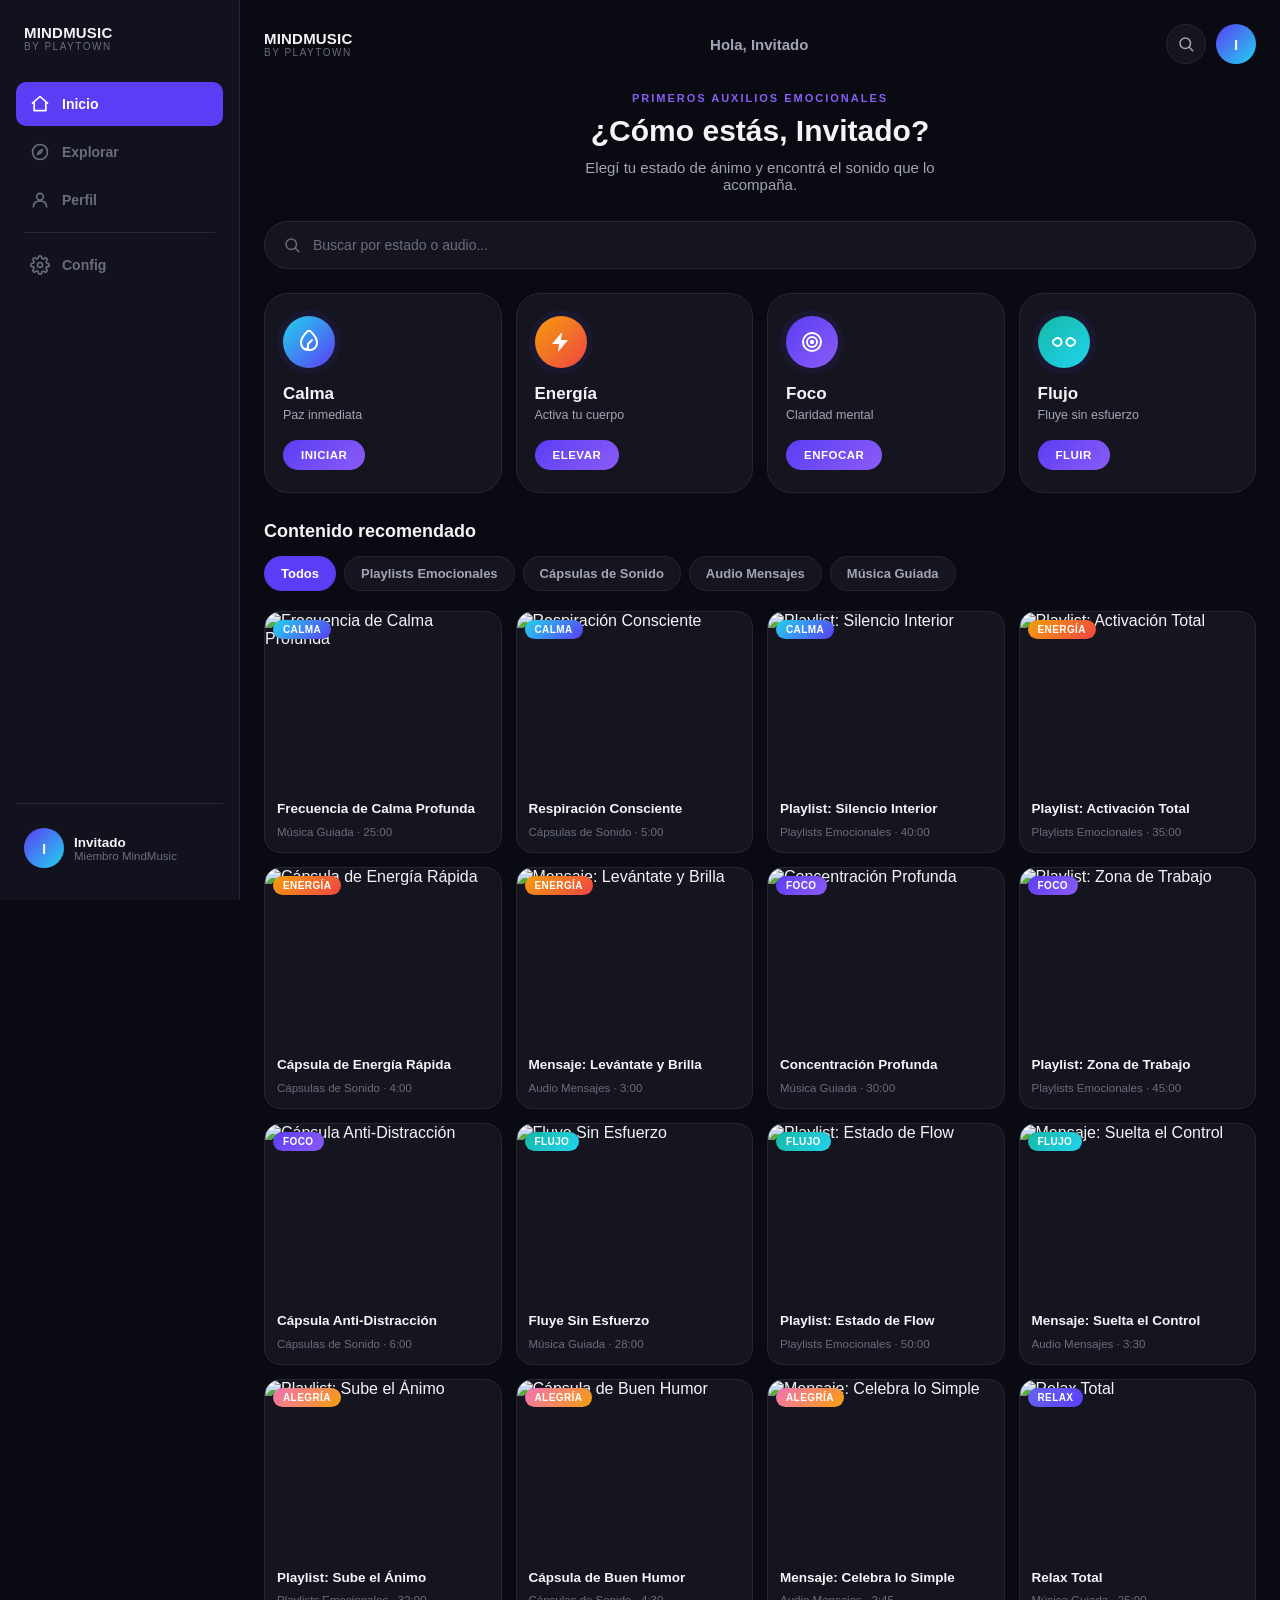
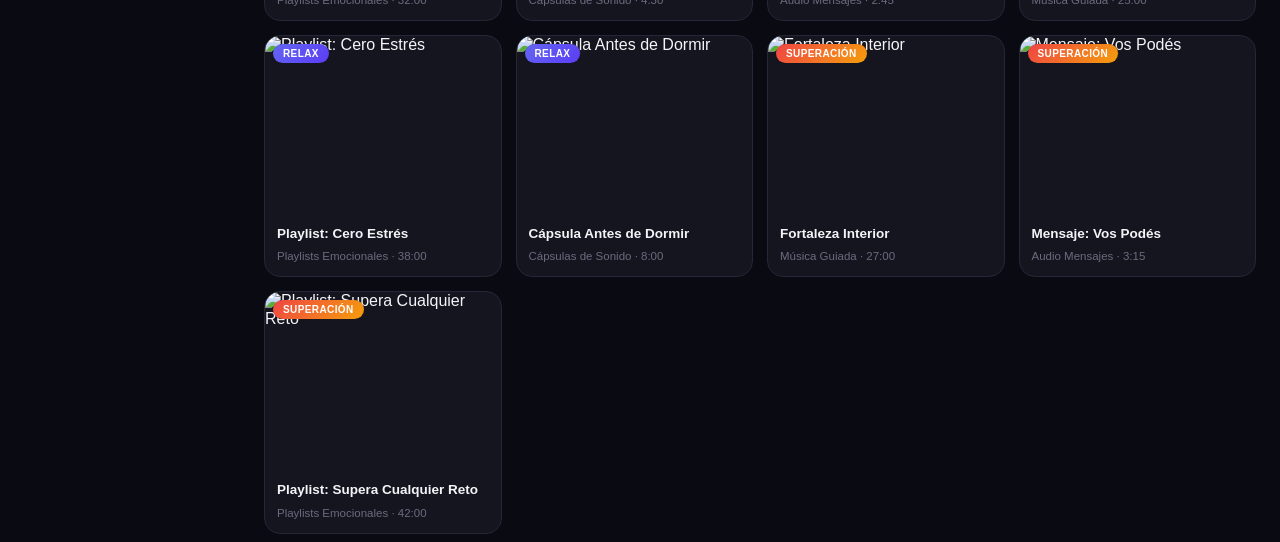
==== index.html @ 784e4a17 "Initial MindMusic skeleton: 7 mood states, mock content + real placeholder audio Multi-page static s" ====
<!DOCTYPE html>
<html lang="es">
<head>
<meta charset="UTF-8">
<meta name="viewport" content="width=device-width, initial-scale=1.0, viewport-fit=cover">
<title>MindMusic — Inicio</title>
<link rel="stylesheet" href="styles.css">
</head>
<body>

<div id="home-container" class="page">
  <header class="app-header">
    <div class="brand">MINDMUSIC<small>by Playtown</small></div>
    <div class="header-greet">Hola, <span class="js-greet-name">Invitado</span></div>
    <div class="header-actions">
      <button class="icon-btn" aria-label="Buscar" onclick="document.getElementById('home-search').focus()">
        <svg viewBox="0 0 24 24" fill="none" stroke="currentColor" stroke-width="2" stroke-linecap="round"><circle cx="11" cy="11" r="7"/><path d="m21 21-4.3-4.3"/></svg>
      </button>
      <a class="avatar js-avatar" href="perfil.html">I</a>
    </div>
  </header>

  <section class="hero">
    <p class="eyebrow">Primeros auxilios emocionales</p>
    <h1 class="hero-title">¿Cómo estás, <span class="js-greet-name">Invitado</span>?</h1>
    <p class="hero-sub">Elegí tu estado de ánimo y encontrá el sonido que lo acompaña.</p>
  </section>

  <div class="search-bar">
    <svg viewBox="0 0 24 24" fill="none" stroke="currentColor" stroke-width="2" stroke-linecap="round"><circle cx="11" cy="11" r="7"/><path d="m21 21-4.3-4.3"/></svg>
    <input id="home-search" type="text" placeholder="Buscar por estado o audio...">
  </div>

  <div class="mood-grid" id="home-moods"></div>

  <div class="section-head">
    <h2>Contenido recomendado</h2>
  </div>
  <div class="tabs" id="home-tabs"></div>
  <div class="track-grid" id="home-tracks" style="margin-top:16px"></div>
</div>

<nav class="app-nav">
  <div class="nav-top"><div class="brand">MINDMUSIC<small>by Playtown</small></div></div>
  <div class="nav-links">
    <a class="nav-item" id="nav-home" href="index.html">
      <svg viewBox="0 0 24 24" fill="none" stroke="currentColor" stroke-width="2" stroke-linecap="round" stroke-linejoin="round"><path d="M3 11l9-8 9 8"/><path d="M5 10v10h14V10"/></svg>
      <span>Inicio</span>
    </a>
    <a class="nav-item" id="nav-explorar" href="explorar.html">
      <svg viewBox="0 0 24 24" fill="none" stroke="currentColor" stroke-width="2" stroke-linecap="round" stroke-linejoin="round"><circle cx="12" cy="12" r="9"/><path d="m15 9-4 2-2 4 4-2z"/></svg>
      <span>Explorar</span>
    </a>
    <a class="nav-item" id="nav-perfil" href="perfil.html">
      <svg viewBox="0 0 24 24" fill="none" stroke="currentColor" stroke-width="2" stroke-linecap="round" stroke-linejoin="round"><circle cx="12" cy="8" r="4"/><path d="M4 20c0-4 3.5-7 8-7s8 3 8 7"/></svg>
      <span>Perfil</span>
    </a>
    <div class="nav-sep"></div>
    <a class="nav-item" id="nav-config" href="config.html">
      <svg viewBox="0 0 24 24" fill="none" stroke="currentColor" stroke-width="2" stroke-linecap="round" stroke-linejoin="round"><circle cx="12" cy="12" r="3"/><path d="M19.4 15a1.7 1.7 0 0 0 .3 1.9l.1.1a2 2 0 1 1-2.8 2.8l-.1-.1a1.7 1.7 0 0 0-1.9-.3 1.7 1.7 0 0 0-1 1.5V21a2 2 0 1 1-4 0v-.1a1.7 1.7 0 0 0-1-1.6 1.7 1.7 0 0 0-1.9.3l-.1.1a2 2 0 1 1-2.8-2.8l.1-.1a1.7 1.7 0 0 0 .3-1.9 1.7 1.7 0 0 0-1.5-1H3a2 2 0 1 1 0-4h.1a1.7 1.7 0 0 0 1.6-1 1.7 1.7 0 0 0-.3-1.9l-.1-.1a2 2 0 1 1 2.8-2.8l.1.1a1.7 1.7 0 0 0 1.9.3H9a1.7 1.7 0 0 0 1-1.5V3a2 2 0 1 1 4 0v.1a1.7 1.7 0 0 0 1 1.5 1.7 1.7 0 0 0 1.9-.3l.1-.1a2 2 0 1 1 2.8 2.8l-.1.1a1.7 1.7 0 0 0-.3 1.9V9a1.7 1.7 0 0 0 1.5 1H21a2 2 0 1 1 0 4h-.1a1.7 1.7 0 0 0-1.5 1z"/></svg>
      <span>Config</span>
    </a>
  </div>
  <div class="nav-bottom">
    <a class="nav-user" href="perfil.html">
      <div class="avatar js-avatar">I</div>
      <div>
        <p class="nav-user-name">Invitado</p>
        <p class="nav-user-sub">Miembro MindMusic</p>
      </div>
    </a>
  </div>
</nav>

<script src="mock-data.js"></script>
<script src="app.js"></script>
</body>
</html>
---- styles.css ----
/* ============================================================
   MINDMUSIC — design system
   ============================================================ */

:root {
  --bg: #0a0a12;
  --bg-elev: #12121e;
  --card: #15151f;
  --card-2: #1b1b28;
  --border: #262636;
  --violet: #5b3df5;
  --violet-2: #8b5cf6;
  --cyan: #22d3ee;
  --text: #f4f4f8;
  --text-dim: #a4a4b8;
  --text-faint: #6b6b80;
  --danger: #ef4444;

  --rl: 24px;
  --rm: 16px;
  --rs: 10px;

  --nav-h: 76px;
  --sidebar-w: 240px;

  --s1: #14141f;
  --s2: #1c1c2a;
  --s3: #23233444;

  font-family: -apple-system, BlinkMacSystemFont, "Segoe UI", Roboto, Helvetica, Arial, sans-serif;
}

* { box-sizing: border-box; }

html, body {
  margin: 0;
  padding: 0;
  background: var(--bg);
  color: var(--text);
  -webkit-font-smoothing: antialiased;
}

body {
  padding-bottom: calc(var(--nav-h) + 16px);
  min-height: 100vh;
  overflow-x: hidden;
}
body.no-nav { padding-bottom: 24px; }
@media (min-width: 900px) {
  body.no-nav { padding-left: 0; }
}

img { max-width: 100%; display: block; }

a { color: inherit; text-decoration: none; }

button { font-family: inherit; cursor: pointer; border: none; background: none; color: inherit; }

input { font-family: inherit; }

.page {
  max-width: 1100px;
  margin: 0 auto;
  padding: 20px 16px 8px;
}

/* ---------- header ---------- */

.app-header {
  display: flex;
  align-items: center;
  justify-content: space-between;
  gap: 12px;
  padding: 4px 0 20px;
}

.brand {
  font-weight: 800;
  font-size: 15px;
  letter-spacing: 0.2px;
  white-space: nowrap;
}
.brand small {
  display: block;
  font-weight: 500;
  font-size: 10px;
  color: var(--text-faint);
  letter-spacing: 1.5px;
  text-transform: uppercase;
}

.header-greet {
  display: none;
  font-size: 15px;
  font-weight: 600;
  color: var(--text-dim);
}

.header-actions {
  display: flex;
  align-items: center;
  gap: 10px;
}

.icon-btn {
  width: 40px;
  height: 40px;
  border-radius: 50%;
  background: var(--card);
  border: 1px solid var(--border);
  display: flex;
  align-items: center;
  justify-content: center;
  color: var(--text-dim);
  flex-shrink: 0;
}
.icon-btn svg { width: 18px; height: 18px; }

.back-btn {
  display: inline-flex;
  align-items: center;
  gap: 6px;
  color: var(--text-dim);
  font-weight: 600;
  font-size: 14px;
}
.back-btn svg { width: 18px; height: 18px; }

.avatar {
  width: 40px;
  height: 40px;
  border-radius: 50%;
  background: linear-gradient(135deg, var(--violet), var(--cyan));
  display: flex;
  align-items: center;
  justify-content: center;
  font-weight: 700;
  font-size: 15px;
  flex-shrink: 0;
}

.badge {
  display: inline-flex;
  align-items: center;
  gap: 6px;
  padding: 6px 14px;
  border-radius: 999px;
  background: var(--card);
  border: 1px solid var(--border);
  font-size: 11px;
  font-weight: 700;
  letter-spacing: 0.6px;
  color: var(--text-dim);
  text-transform: uppercase;
}
.badge.center { margin: 0 auto 24px; display: table; }

/* ---------- hero / titles ---------- */

.hero { text-align: center; padding: 8px 0 28px; }

.eyebrow {
  font-size: 11px;
  font-weight: 700;
  letter-spacing: 2px;
  text-transform: uppercase;
  color: var(--violet-2);
  margin: 0 0 10px;
}

h1.hero-title {
  font-size: 30px;
  font-weight: 800;
  margin: 0 0 10px;
  line-height: 1.15;
}

.hero-sub {
  color: var(--text-dim);
  font-size: 15px;
  margin: 0 auto;
  max-width: 420px;
}

.page-title {
  font-size: 24px;
  font-weight: 800;
  margin: 0 0 6px;
}
.page-sub {
  color: var(--text-dim);
  font-size: 14px;
  margin: 0 0 20px;
}

/* ---------- search ---------- */

.search-bar {
  display: flex;
  align-items: center;
  gap: 10px;
  background: var(--card);
  border: 1px solid var(--border);
  border-radius: 999px;
  padding: 14px 18px;
  margin-bottom: 24px;
}
.search-bar svg { width: 18px; height: 18px; color: var(--text-faint); flex-shrink: 0; }
.search-bar input {
  flex: 1;
  background: none;
  border: none;
  outline: none;
  color: var(--text);
  font-size: 14px;
}
.search-bar input::placeholder { color: var(--text-faint); }

/* ---------- section heading ---------- */

.section-head {
  display: flex;
  align-items: baseline;
  justify-content: space-between;
  margin: 28px 0 14px;
}
.section-head h2 { font-size: 18px; font-weight: 800; margin: 0; }

/* ---------- mood cards (home) ---------- */

.mood-grid {
  display: grid;
  grid-template-columns: repeat(2, 1fr);
  gap: 14px;
}

.mood-card {
  background: var(--card);
  border: 1px solid var(--border);
  border-radius: var(--rl);
  padding: 22px 18px;
  display: flex;
  flex-direction: column;
  align-items: flex-start;
  gap: 4px;
  transition: transform 0.15s ease, border-color 0.15s ease;
}
.mood-card:active { transform: scale(0.97); }
.mood-card:hover { border-color: var(--violet); }

.mood-icon {
  width: 52px;
  height: 52px;
  border-radius: 50%;
  display: flex;
  align-items: center;
  justify-content: center;
  margin-bottom: 12px;
  box-shadow: 0 0 0 6px rgba(91, 61, 245, 0.08);
}
.mood-icon svg { width: 24px; height: 24px; color: #fff; }

.mood-card h3 { font-size: 17px; font-weight: 800; margin: 0; }
.mood-card p { font-size: 12.5px; color: var(--text-dim); margin: 0 0 14px; }

.pill-btn {
  padding: 9px 18px;
  border-radius: 999px;
  background: linear-gradient(135deg, var(--violet), var(--violet-2));
  color: #fff;
  font-size: 11.5px;
  font-weight: 700;
  letter-spacing: 0.5px;
}

/* ---------- content type tabs ---------- */

.tabs {
  display: flex;
  gap: 8px;
  overflow-x: auto;
  padding-bottom: 4px;
  scrollbar-width: none;
}
.tabs::-webkit-scrollbar { display: none; }

.tab {
  flex-shrink: 0;
  padding: 9px 16px;
  border-radius: 999px;
  border: 1px solid var(--border);
  background: var(--card);
  color: var(--text-dim);
  font-size: 13px;
  font-weight: 600;
  white-space: nowrap;
}
.tab.active {
  background: var(--violet);
  border-color: var(--violet);
  color: #fff;
}

/* ---------- track grid / cards ---------- */

.track-grid {
  display: grid;
  grid-template-columns: repeat(2, 1fr);
  gap: 14px;
}

.track-card {
  background: var(--card);
  border: 1px solid var(--border);
  border-radius: var(--rm);
  overflow: hidden;
}
.track-thumb {
  position: relative;
  aspect-ratio: 4 / 3;
  overflow: hidden;
}
.track-thumb img { width: 100%; height: 100%; object-fit: cover; }
.track-mood-badge {
  position: absolute;
  top: 8px;
  left: 8px;
  padding: 4px 10px;
  border-radius: 999px;
  font-size: 10px;
  font-weight: 700;
  color: #fff;
  text-transform: uppercase;
  letter-spacing: 0.4px;
  background: rgba(0,0,0,0.35);
  backdrop-filter: blur(4px);
}
.track-body { padding: 12px; }
.track-body h4 { font-size: 13.5px; font-weight: 700; margin: 0 0 4px; line-height: 1.3; }
.track-body span { font-size: 11.5px; color: var(--text-faint); }

/* ---------- explorar category banners ---------- */

.cat-grid {
  display: grid;
  grid-template-columns: 1fr;
  gap: 16px;
}

.cat-card {
  position: relative;
  border-radius: var(--rl);
  overflow: hidden;
  aspect-ratio: 16 / 10;
  border: 1px solid var(--border);
}
.cat-card img { width: 100%; height: 100%; object-fit: cover; }
.cat-card .overlay {
  position: absolute;
  inset: 0;
  background: linear-gradient(180deg, rgba(10,10,18,0.15) 0%, rgba(10,10,18,0.85) 100%);
  display: flex;
  flex-direction: column;
  justify-content: flex-end;
  padding: 20px;
}
.cat-card .eyebrow { color: var(--violet-2); margin-bottom: 6px; }
.cat-card h3 { font-size: 24px; font-weight: 800; margin: 0; }
.cat-play {
  position: absolute;
  right: 18px;
  bottom: 18px;
  width: 48px;
  height: 48px;
  border-radius: 50%;
  background: var(--violet);
  display: flex;
  align-items: center;
  justify-content: center;
  box-shadow: 0 6px 20px rgba(91,61,245,0.5);
}
.cat-play svg { width: 18px; height: 18px; color: #fff; margin-left: 2px; }

/* ---------- player ---------- */

.player-wrap { text-align: center; padding-top: 8px; }

.player-visual {
  width: 260px;
  height: 260px;
  margin: 0 auto 28px;
  border-radius: 50%;
  position: relative;
  display: flex;
  align-items: center;
  justify-content: center;
}
.ring {
  position: absolute;
  inset: 0;
  border-radius: 50%;
  border: 1px solid rgba(91,61,245,0.25);
}
.ring.r2 { inset: 22px; border-color: rgba(91,61,245,0.35); }
.ring.r3 { inset: 44px; border-color: rgba(91,61,245,0.5); }
.ring.pulse { animation: pulse 2.4s ease-in-out infinite; }

.player-core {
  width: 150px;
  height: 150px;
  border-radius: 50%;
  background: radial-gradient(circle at 35% 30%, var(--violet-2), var(--violet) 60%, #2a1a7a 100%);
  box-shadow: 0 0 60px rgba(91,61,245,0.55);
  display: flex;
  align-items: center;
  justify-content: center;
}
.player-core svg { width: 42px; height: 42px; color: #fff; margin-left: 4px; }
.player-core.playing svg { margin-left: 0; }

@keyframes pulse {
  0%, 100% { transform: scale(1); opacity: 1; }
  50% { transform: scale(1.04); opacity: 0.7; }
}

.player-title { font-size: 21px; font-weight: 800; margin: 0 0 8px; }
.player-desc { color: var(--text-dim); font-size: 14px; max-width: 380px; margin: 0 auto 28px; }

.progress-wrap { max-width: 420px; margin: 0 auto 8px; }
.progress-track {
  height: 4px;
  border-radius: 2px;
  background: var(--border);
  position: relative;
  overflow: hidden;
}
.progress-fill {
  position: absolute;
  inset: 0;
  width: 0%;
  background: linear-gradient(90deg, var(--cyan), var(--violet));
  border-radius: 2px;
}
.progress-times {
  display: flex;
  justify-content: space-between;
  font-size: 11.5px;
  color: var(--text-faint);
  margin-top: 8px;
}

.controls {
  display: flex;
  align-items: center;
  justify-content: center;
  gap: 22px;
  margin-top: 28px;
}
.ctrl-btn {
  width: 40px;
  height: 40px;
  display: flex;
  align-items: center;
  justify-content: center;
  color: var(--text-dim);
}
.ctrl-btn svg { width: 20px; height: 20px; }
.ctrl-btn.active { color: var(--violet-2); }

.play-main {
  width: 66px;
  height: 66px;
  border-radius: 50%;
  background: var(--violet);
  display: flex;
  align-items: center;
  justify-content: center;
  box-shadow: 0 8px 24px rgba(91,61,245,0.5);
}
.play-main svg { width: 26px; height: 26px; color: #fff; margin-left: 3px; }
.play-main.playing svg { margin-left: 0; }

/* ---------- perfil / config ---------- */

.form-block {
  background: var(--card);
  border: 1px solid var(--border);
  border-radius: var(--rl);
  padding: 20px;
  margin-bottom: 16px;
}
.form-row {
  display: flex;
  align-items: center;
  justify-content: space-between;
  padding: 14px 0;
  border-bottom: 1px solid var(--border);
}
.form-row:last-child { border-bottom: none; }
.form-row .label { font-size: 13.5px; color: var(--text-dim); }
.form-row .value { font-size: 14px; font-weight: 600; }
.edit-link { color: var(--violet-2); font-size: 13px; font-weight: 700; }

.profile-head {
  display: flex;
  flex-direction: column;
  align-items: center;
  gap: 12px;
  padding: 12px 0 28px;
  text-align: center;
}
.profile-head .avatar { width: 76px; height: 76px; font-size: 26px; }
.profile-head h2 { margin: 0; font-size: 19px; }
.profile-head p { margin: 0; color: var(--text-faint); font-size: 13px; }

.danger-btn {
  width: 100%;
  padding: 14px;
  border-radius: var(--rm);
  background: rgba(239,68,68,0.1);
  border: 1px solid rgba(239,68,68,0.3);
  color: var(--danger);
  font-weight: 700;
  font-size: 14px;
}

/* ---------- modal (edit) ---------- */

.modal-backdrop {
  position: fixed;
  inset: 0;
  background: rgba(0,0,0,0.6);
  display: none;
  align-items: flex-end;
  justify-content: center;
  z-index: 50;
}
.modal-backdrop.open { display: flex; }
.modal-sheet {
  background: var(--card-2);
  border: 1px solid var(--border);
  border-radius: 24px 24px 0 0;
  padding: 24px;
  width: 100%;
  max-width: 480px;
}
.modal-sheet h3 { margin: 0 0 16px; font-size: 17px; }
.modal-sheet input {
  width: 100%;
  padding: 14px;
  border-radius: var(--rs);
  background: var(--bg-elev);
  border: 1px solid var(--border);
  color: var(--text);
  font-size: 15px;
  margin-bottom: 16px;
  outline: none;
}
.modal-actions { display: flex; gap: 10px; }
.modal-actions button {
  flex: 1;
  padding: 13px;
  border-radius: var(--rs);
  font-weight: 700;
  font-size: 14px;
}
.modal-actions .cancel { background: var(--bg-elev); color: var(--text-dim); }
.modal-actions .save { background: var(--violet); color: #fff; }

@media (min-width: 640px) {
  .modal-backdrop { align-items: center; }
  .modal-sheet { border-radius: 24px; }
}

/* ---------- toast ---------- */

.toast {
  position: fixed;
  bottom: calc(var(--nav-h) + 20px);
  left: 50%;
  transform: translateX(-50%) translateY(20px);
  background: var(--card-2);
  border: 1px solid var(--border);
  padding: 12px 20px;
  border-radius: 999px;
  font-size: 13px;
  opacity: 0;
  pointer-events: none;
  transition: all 0.25s ease;
  z-index: 60;
  white-space: nowrap;
}
.toast.show { opacity: 1; transform: translateX(-50%) translateY(0); }

/* ---------- skeleton / spinner ---------- */

.skeleton {
  background: linear-gradient(90deg, var(--s2) 25%, var(--s3) 50%, var(--s2) 75%);
  background-size: 200% 100%;
  animation: shimmer 1.5s infinite;
  border-radius: var(--rs);
}
@keyframes shimmer {
  0% { background-position: 200% 0; }
  100% { background-position: -200% 0; }
}
.skel-thumb { aspect-ratio: 4/3; width: 100%; }
.skel-line { height: 12px; border-radius: 4px; margin-top: 8px; }
.skel-line.short { width: 55%; }

.spinner {
  width: 34px;
  height: 34px;
  border-radius: 50%;
  border: 3px solid var(--border);
  border-top-color: var(--violet);
  animation: spin 0.8s linear infinite;
  margin: 60px auto;
}
@keyframes spin { to { transform: rotate(360deg); } }

.loading-wrap { display: flex; flex-direction: column; align-items: center; padding: 40px 0; color: var(--text-faint); font-size: 13px; }

.empty-state { text-align: center; color: var(--text-faint); font-size: 13.5px; padding: 40px 0; }

/* ---------- bottom nav (mobile) / sidebar (desktop) ---------- */

.app-nav {
  position: fixed;
  bottom: 0;
  left: 0;
  right: 0;
  height: var(--nav-h);
  background: var(--bg-elev);
  border-top: 1px solid var(--border);
  display: flex;
  align-items: center;
  justify-content: space-around;
  z-index: 40;
  padding-bottom: env(safe-area-inset-bottom, 0);
}

.nav-item {
  display: flex;
  flex-direction: column;
  align-items: center;
  gap: 4px;
  color: var(--text-faint);
  font-size: 10.5px;
  font-weight: 600;
  padding: 6px 14px;
  border-radius: 999px;
}
.nav-item svg { width: 20px; height: 20px; }
.nav-item.active { color: #fff; background: var(--violet); }
.nav-item.active svg { color: #fff; }

.nav-links {
  display: flex;
  align-items: center;
  justify-content: space-around;
  flex: 1;
  gap: 4px;
}

.nav-sep {
  width: 1px;
  height: 24px;
  background: var(--border);
}

.nav-top, .nav-bottom { display: none; }

@media (min-width: 900px) {
  body { padding-bottom: 0; padding-left: var(--sidebar-w); }
  .page { padding-left: 24px; padding-right: 24px; max-width: 1200px; }

  .app-nav {
    top: 0;
    bottom: 0;
    right: auto;
    width: var(--sidebar-w);
    height: 100vh;
    flex-direction: column;
    align-items: stretch;
    justify-content: flex-start;
    border-top: none;
    border-right: 1px solid var(--border);
    padding: 24px 16px;
    gap: 6px;
  }
  .nav-top { display: block; padding: 0 8px 24px; }
  .nav-bottom { display: block; margin-top: auto; padding-top: 16px; border-top: 1px solid var(--border); }
  .nav-links { flex: none; flex-direction: column; justify-content: flex-start; align-items: stretch; gap: 4px; }
  .nav-item { flex-direction: row; justify-content: flex-start; gap: 12px; font-size: 14px; padding: 12px 14px; border-radius: var(--rs); }
  .nav-sep { width: auto; height: 1px; margin: 6px 8px; }

  .nav-user { display: flex; align-items: center; gap: 10px; padding: 8px; }
  .nav-user-name { font-size: 13.5px; font-weight: 700; margin: 0; }
  .nav-user-sub { font-size: 11.5px; color: var(--text-faint); margin: 0; }

  .header-greet { display: block; }
  .mood-grid { grid-template-columns: repeat(4, 1fr); }
  .track-grid { grid-template-columns: repeat(4, 1fr); }
  .cat-grid { grid-template-columns: repeat(2, 1fr); }
}

@media (min-width: 560px) and (max-width: 899px) {
  .mood-grid { grid-template-columns: repeat(4, 1fr); }
  .track-grid { grid-template-columns: repeat(3, 1fr); }
}

@media (min-width: 720px) {
  .cat-grid { grid-template-columns: repeat(2, 1fr); }
}
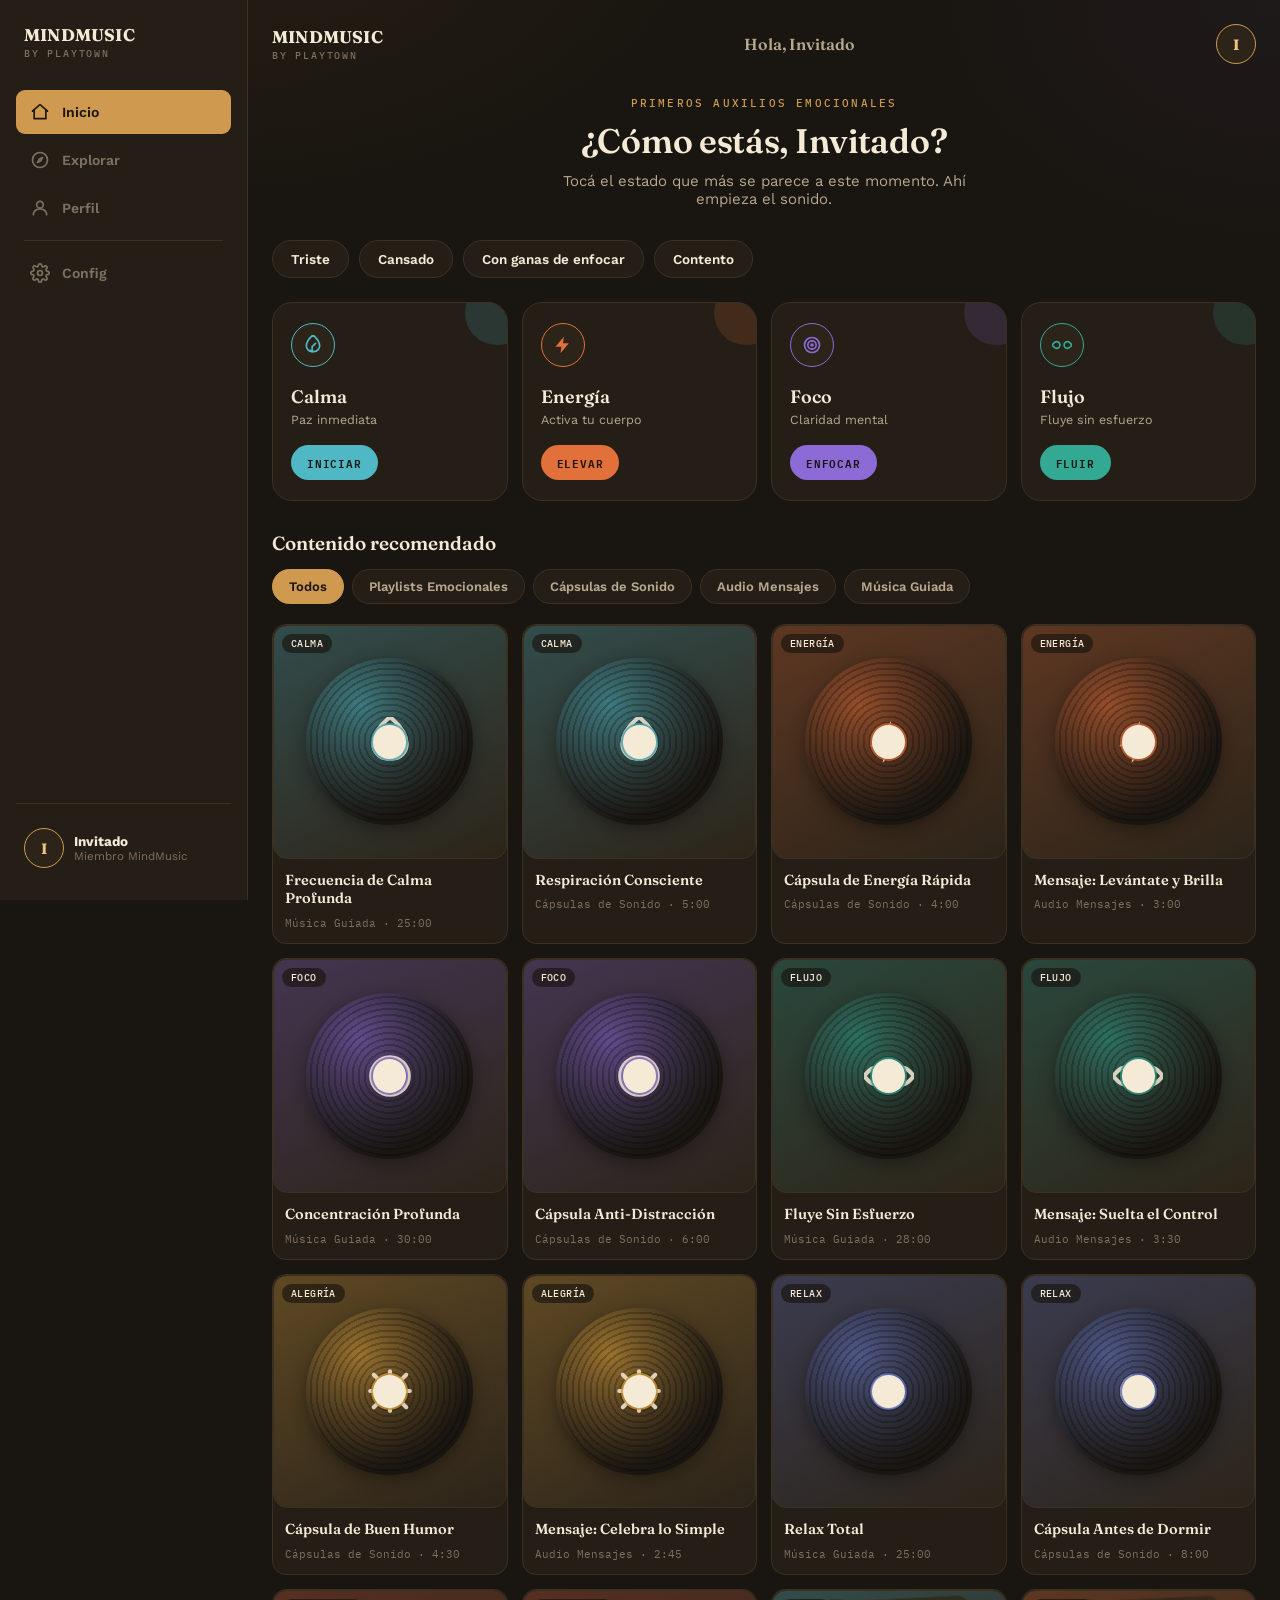
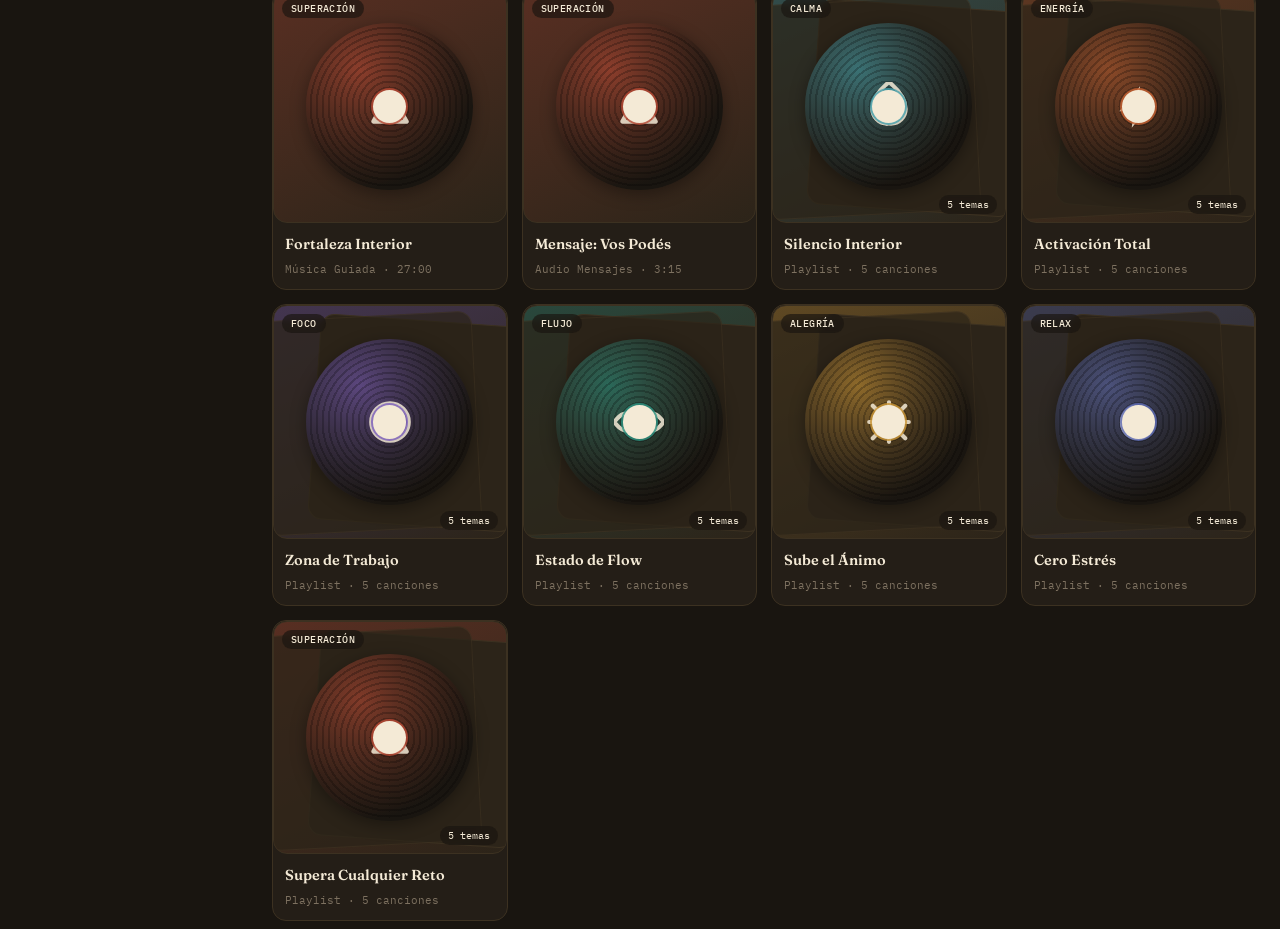
==== commit fdab17d1: "Add playlist feature (dedicated tracklist + player queue) and simplify home mood entry Playlists are" ====
--- a/index.html
+++ b/index.html
@@ -4,6 +4,9 @@
 <meta charset="UTF-8">
 <meta name="viewport" content="width=device-width, initial-scale=1.0, viewport-fit=cover">
 <title>MindMusic — Inicio</title>
+<link rel="preconnect" href="https://fonts.googleapis.com">
+<link rel="preconnect" href="https://fonts.gstatic.com" crossorigin>
+<link href="https://fonts.googleapis.com/css2?family=Fraunces:opsz,wght@9..144,500;9..144,600;9..144,700&family=Work+Sans:wght@400;500;600;700&family=IBM+Plex+Mono:wght@400;500&display=swap" rel="stylesheet">
 <link rel="stylesheet" href="styles.css">
 </head>
 <body>
@@ -13,22 +16,22 @@
     <div class="brand">MINDMUSIC<small>by Playtown</small></div>
     <div class="header-greet">Hola, <span class="js-greet-name">Invitado</span></div>
     <div class="header-actions">
-      <button class="icon-btn" aria-label="Buscar" onclick="document.getElementById('home-search').focus()">
-        <svg viewBox="0 0 24 24" fill="none" stroke="currentColor" stroke-width="2" stroke-linecap="round"><circle cx="11" cy="11" r="7"/><path d="m21 21-4.3-4.3"/></svg>
-      </button>
       <a class="avatar js-avatar" href="perfil.html">I</a>
     </div>
   </header>
 
   <section class="hero">
+    <div class="hero-disc-deco" aria-hidden="true"></div>
     <p class="eyebrow">Primeros auxilios emocionales</p>
     <h1 class="hero-title">¿Cómo estás, <span class="js-greet-name">Invitado</span>?</h1>
-    <p class="hero-sub">Elegí tu estado de ánimo y encontrá el sonido que lo acompaña.</p>
+    <p class="hero-sub">Tocá el estado que más se parece a este momento. Ahí empieza el sonido.</p>
   </section>
 
-  <div class="search-bar">
-    <svg viewBox="0 0 24 24" fill="none" stroke="currentColor" stroke-width="2" stroke-linecap="round"><circle cx="11" cy="11" r="7"/><path d="m21 21-4.3-4.3"/></svg>
-    <input id="home-search" type="text" placeholder="Buscar por estado o audio...">
+  <div class="quick-moods">
+    <a class="quick-mood-chip" href="mood.html?id=calma">Triste</a>
+    <a class="quick-mood-chip" href="mood.html?id=energia">Cansado</a>
+    <a class="quick-mood-chip" href="mood.html?id=foco">Con ganas de enfocar</a>
+    <a class="quick-mood-chip" href="mood.html?id=alegria">Contento</a>
   </div>
 
   <div class="mood-grid" id="home-moods"></div>
--- a/styles.css
+++ b/styles.css
@@ -1,33 +1,38 @@
 /* ============================================================
    MINDMUSIC — design system
+   Cada estado de ánimo es un disco. Cada playlist, una funda con
+   varios discos adentro. Abrir una playlist es leer el dorso de
+   la funda: la lista de temas, uno atrás de otro.
    ============================================================ */
 
 :root {
-  --bg: #0a0a12;
-  --bg-elev: #12121e;
-  --card: #15151f;
-  --card-2: #1b1b28;
-  --border: #262636;
-  --violet: #5b3df5;
-  --violet-2: #8b5cf6;
-  --cyan: #22d3ee;
-  --text: #f4f4f8;
-  --text-dim: #a4a4b8;
-  --text-faint: #6b6b80;
-  --danger: #ef4444;
-
-  --rl: 24px;
-  --rm: 16px;
-  --rs: 10px;
-
-  --nav-h: 76px;
-  --sidebar-w: 240px;
-
-  --s1: #14141f;
-  --s2: #1c1c2a;
-  --s3: #23233444;
-
-  font-family: -apple-system, BlinkMacSystemFont, "Segoe UI", Roboto, Helvetica, Arial, sans-serif;
+  --ink: #191510;
+  --surface: #241e17;
+  --surface-2: #2c2419;
+  --surface-3: #352b1e;
+  --edge: #3c3121;
+  --edge-soft: #2c2419;
+
+  --paper: #f4ead6;
+  --paper-dim: #b7a88e;
+  --paper-faint: #7d7160;
+
+  --brass: #cf9a4f;
+  --brass-hi: #eec37e;
+  --danger: #d1553c;
+
+  --rl: 20px;
+  --rm: 14px;
+  --rs: 9px;
+
+  --nav-h: 78px;
+  --sidebar-w: 248px;
+
+  --font-display: 'Fraunces', Georgia, 'Times New Roman', serif;
+  --font-body: 'Work Sans', -apple-system, BlinkMacSystemFont, "Segoe UI", Roboto, Helvetica, Arial, sans-serif;
+  --font-mono: 'IBM Plex Mono', ui-monospace, SFMono-Regular, Menlo, Consolas, monospace;
+
+  font-family: var(--font-body);
 }
 
 * { box-sizing: border-box; }
@@ -35,8 +40,8 @@
 html, body {
   margin: 0;
   padding: 0;
-  background: var(--bg);
-  color: var(--text);
+  background: var(--ink);
+  color: var(--paper);
   -webkit-font-smoothing: antialiased;
 }
 
@@ -44,6 +49,10 @@
   padding-bottom: calc(var(--nav-h) + 16px);
   min-height: 100vh;
   overflow-x: hidden;
+  background-image:
+    radial-gradient(ellipse 900px 500px at 15% -10%, rgba(207,154,79,0.07), transparent 60%),
+    radial-gradient(ellipse 700px 500px at 100% 0%, rgba(140,107,214,0.05), transparent 55%);
+  background-attachment: fixed;
 }
 body.no-nav { padding-bottom: 24px; }
 @media (min-width: 900px) {
@@ -51,12 +60,23 @@
 }
 
 img { max-width: 100%; display: block; }
-
 a { color: inherit; text-decoration: none; }
-
 button { font-family: inherit; cursor: pointer; border: none; background: none; color: inherit; }
-
 input { font-family: inherit; }
+
+:focus-visible {
+  outline: 2px solid var(--brass-hi);
+  outline-offset: 3px;
+  border-radius: 4px;
+}
+
+@media (prefers-reduced-motion: reduce) {
+  *, *::before, *::after {
+    animation-duration: 0.001ms !important;
+    animation-iteration-count: 1 !important;
+    transition-duration: 0.001ms !important;
+  }
+}
 
 .page {
   max-width: 1100px;
@@ -75,25 +95,29 @@
 }
 
 .brand {
-  font-weight: 800;
-  font-size: 15px;
+  font-family: var(--font-display);
+  font-weight: 700;
+  font-size: 17px;
   letter-spacing: 0.2px;
   white-space: nowrap;
 }
 .brand small {
   display: block;
+  font-family: var(--font-mono);
   font-weight: 500;
-  font-size: 10px;
-  color: var(--text-faint);
-  letter-spacing: 1.5px;
+  font-size: 9.5px;
+  color: var(--paper-faint);
+  letter-spacing: 1.8px;
   text-transform: uppercase;
+  margin-top: 2px;
 }
 
 .header-greet {
   display: none;
-  font-size: 15px;
-  font-weight: 600;
-  color: var(--text-dim);
+  font-family: var(--font-display);
+  font-size: 16px;
+  font-weight: 600;
+  color: var(--paper-dim);
 }
 
 .header-actions {
@@ -106,36 +130,43 @@
   width: 40px;
   height: 40px;
   border-radius: 50%;
-  background: var(--card);
-  border: 1px solid var(--border);
-  display: flex;
-  align-items: center;
-  justify-content: center;
-  color: var(--text-dim);
+  background: var(--surface);
+  border: 1px solid var(--edge);
+  display: flex;
+  align-items: center;
+  justify-content: center;
+  color: var(--paper-dim);
   flex-shrink: 0;
+  transition: border-color 0.15s ease, color 0.15s ease;
 }
 .icon-btn svg { width: 18px; height: 18px; }
+.icon-btn:hover { border-color: var(--brass); color: var(--brass-hi); }
 
 .back-btn {
   display: inline-flex;
   align-items: center;
   gap: 6px;
-  color: var(--text-dim);
+  color: var(--paper-dim);
   font-weight: 600;
   font-size: 14px;
+  transition: color 0.15s ease;
 }
 .back-btn svg { width: 18px; height: 18px; }
+.back-btn:hover { color: var(--brass-hi); }
 
 .avatar {
   width: 40px;
   height: 40px;
   border-radius: 50%;
-  background: linear-gradient(135deg, var(--violet), var(--cyan));
-  display: flex;
-  align-items: center;
-  justify-content: center;
+  background: var(--surface-2);
+  border: 1.5px solid var(--brass);
+  display: flex;
+  align-items: center;
+  justify-content: center;
+  font-family: var(--font-display);
   font-weight: 700;
   font-size: 15px;
+  color: var(--brass-hi);
   flex-shrink: 0;
 }
 
@@ -145,50 +176,78 @@
   gap: 6px;
   padding: 6px 14px;
   border-radius: 999px;
-  background: var(--card);
-  border: 1px solid var(--border);
-  font-size: 11px;
-  font-weight: 700;
-  letter-spacing: 0.6px;
-  color: var(--text-dim);
+  background: var(--surface);
+  border: 1px solid var(--edge);
+  font-family: var(--font-mono);
+  font-size: 10.5px;
+  font-weight: 500;
+  letter-spacing: 0.8px;
+  color: var(--paper-dim);
   text-transform: uppercase;
 }
 .badge.center { margin: 0 auto 24px; display: table; }
 
-/* ---------- hero / titles ---------- */
-
-.hero { text-align: center; padding: 8px 0 28px; }
+/* ---------- hero ---------- */
+
+.hero {
+  text-align: center;
+  padding: 12px 0 32px;
+  position: relative;
+}
+
+.hero-disc-deco {
+  position: absolute;
+  top: -40px;
+  right: -30px;
+  width: 190px;
+  height: 190px;
+  border-radius: 50%;
+  background:
+    repeating-radial-gradient(circle at center, rgba(244,234,214,0.05) 0 2px, transparent 2px 7px),
+    radial-gradient(circle at 35% 30%, var(--surface-3), var(--ink) 70%);
+  border: 1px solid var(--edge);
+  opacity: 0.5;
+  z-index: -1;
+  animation: spin-slow 40s linear infinite;
+}
+@media (max-width: 640px) { .hero-disc-deco { width: 130px; height: 130px; top: -20px; right: -20px; } }
+@keyframes spin-slow { to { transform: rotate(360deg); } }
 
 .eyebrow {
-  font-size: 11px;
-  font-weight: 700;
-  letter-spacing: 2px;
+  font-family: var(--font-mono);
+  font-size: 10.5px;
+  font-weight: 500;
+  letter-spacing: 2.2px;
   text-transform: uppercase;
-  color: var(--violet-2);
-  margin: 0 0 10px;
+  color: var(--brass);
+  margin: 0 0 12px;
 }
 
 h1.hero-title {
-  font-size: 30px;
-  font-weight: 800;
-  margin: 0 0 10px;
-  line-height: 1.15;
+  font-family: var(--font-display);
+  font-size: 34px;
+  font-weight: 600;
+  font-style: normal;
+  margin: 0 0 12px;
+  line-height: 1.12;
+  letter-spacing: -0.3px;
 }
 
 .hero-sub {
-  color: var(--text-dim);
+  color: var(--paper-dim);
   font-size: 15px;
   margin: 0 auto;
   max-width: 420px;
 }
 
 .page-title {
-  font-size: 24px;
-  font-weight: 800;
+  font-family: var(--font-display);
+  font-size: 27px;
+  font-weight: 600;
   margin: 0 0 6px;
 }
 .page-sub {
-  color: var(--text-dim);
+  color: var(--paper-dim);
   font-size: 14px;
   margin: 0 0 20px;
 }
@@ -199,22 +258,49 @@
   display: flex;
   align-items: center;
   gap: 10px;
-  background: var(--card);
-  border: 1px solid var(--border);
+  background: var(--surface);
+  border: 1px solid var(--edge);
   border-radius: 999px;
   padding: 14px 18px;
   margin-bottom: 24px;
-}
-.search-bar svg { width: 18px; height: 18px; color: var(--text-faint); flex-shrink: 0; }
+  transition: border-color 0.15s ease;
+}
+.search-bar:focus-within { border-color: var(--brass); }
+.search-bar svg { width: 18px; height: 18px; color: var(--paper-faint); flex-shrink: 0; }
 .search-bar input {
   flex: 1;
   background: none;
   border: none;
   outline: none;
-  color: var(--text);
+  color: var(--paper);
   font-size: 14px;
 }
-.search-bar input::placeholder { color: var(--text-faint); }
+.search-bar input::placeholder { color: var(--paper-faint); }
+
+/* ---------- quick mood picks (home) ---------- */
+
+.quick-moods {
+  display: flex;
+  flex-wrap: wrap;
+  gap: 10px;
+  margin-bottom: 24px;
+}
+
+.quick-mood-chip {
+  padding: 10px 18px;
+  border-radius: 999px;
+  border: 1px solid var(--edge);
+  background: var(--surface);
+  color: var(--paper);
+  font-size: 13.5px;
+  font-weight: 600;
+  transition: background 0.15s ease, border-color 0.15s ease, color 0.15s ease;
+}
+.quick-mood-chip:hover {
+  background: var(--brass);
+  border-color: var(--brass);
+  color: var(--ink);
+}
 
 /* ---------- section heading ---------- */
 
@@ -222,9 +308,14 @@
   display: flex;
   align-items: baseline;
   justify-content: space-between;
-  margin: 28px 0 14px;
-}
-.section-head h2 { font-size: 18px; font-weight: 800; margin: 0; }
+  margin: 30px 0 14px;
+}
+.section-head h2 {
+  font-family: var(--font-display);
+  font-size: 19px;
+  font-weight: 600;
+  margin: 0;
+}
 
 /* ---------- mood cards (home) ---------- */
 
@@ -235,42 +326,61 @@
 }
 
 .mood-card {
-  background: var(--card);
-  border: 1px solid var(--border);
+  position: relative;
+  background: var(--surface);
+  border: 1px solid var(--edge);
   border-radius: var(--rl);
-  padding: 22px 18px;
+  padding: 20px 18px;
   display: flex;
   flex-direction: column;
   align-items: flex-start;
   gap: 4px;
+  overflow: hidden;
   transition: transform 0.15s ease, border-color 0.15s ease;
 }
 .mood-card:active { transform: scale(0.97); }
-.mood-card:hover { border-color: var(--violet); }
+.mood-card:hover { border-color: var(--m-ink, var(--brass)); }
+
+.mood-card::before {
+  content: '';
+  position: absolute;
+  top: -22px;
+  right: -22px;
+  width: 64px;
+  height: 64px;
+  border-radius: 50%;
+  background: var(--m-ink, var(--brass));
+  opacity: 0.16;
+}
 
 .mood-icon {
-  width: 52px;
-  height: 52px;
-  border-radius: 50%;
-  display: flex;
-  align-items: center;
-  justify-content: center;
-  margin-bottom: 12px;
-  box-shadow: 0 0 0 6px rgba(91, 61, 245, 0.08);
-}
-.mood-icon svg { width: 24px; height: 24px; color: #fff; }
-
-.mood-card h3 { font-size: 17px; font-weight: 800; margin: 0; }
-.mood-card p { font-size: 12.5px; color: var(--text-dim); margin: 0 0 14px; }
+  width: 44px;
+  height: 44px;
+  border-radius: 50%;
+  display: flex;
+  align-items: center;
+  justify-content: center;
+  margin-bottom: 14px;
+  background: var(--surface-2);
+  border: 1.5px solid var(--m-ink, var(--brass));
+}
+.mood-icon svg { width: 20px; height: 20px; color: var(--m-ink, var(--brass)); }
+
+.mood-icon-lg { width: 68px; height: 68px; margin-bottom: 0; border-width: 2px; }
+.mood-icon-lg svg { width: 30px; height: 30px; }
+
+.mood-card h3 { font-family: var(--font-display); font-size: 18px; font-weight: 600; margin: 0; }
+.mood-card p { font-size: 12.5px; color: var(--paper-dim); margin: 0 0 14px; }
 
 .pill-btn {
-  padding: 9px 18px;
+  padding: 8px 16px;
   border-radius: 999px;
-  background: linear-gradient(135deg, var(--violet), var(--violet-2));
-  color: #fff;
-  font-size: 11.5px;
-  font-weight: 700;
-  letter-spacing: 0.5px;
+  background: var(--m-ink, var(--brass));
+  color: var(--ink);
+  font-family: var(--font-mono);
+  font-size: 10.5px;
+  font-weight: 600;
+  letter-spacing: 0.8px;
 }
 
 /* ---------- content type tabs ---------- */
@@ -288,17 +398,107 @@
   flex-shrink: 0;
   padding: 9px 16px;
   border-radius: 999px;
-  border: 1px solid var(--border);
-  background: var(--card);
-  color: var(--text-dim);
+  border: 1px solid var(--edge);
+  background: var(--surface);
+  color: var(--paper-dim);
   font-size: 13px;
   font-weight: 600;
   white-space: nowrap;
+  transition: background 0.15s ease, border-color 0.15s ease, color 0.15s ease;
 }
 .tab.active {
-  background: var(--violet);
-  border-color: var(--violet);
-  color: #fff;
+  background: var(--brass);
+  border-color: var(--brass);
+  color: var(--ink);
+}
+
+/* ---------- cover art: the record/sleeve system ---------- */
+/* .cover draws a sleeve; inside it, .disc draws a vinyl record with grooves.
+   .cover--stack adds two peeking sleeve edges behind, for playlists. */
+
+.cover {
+  position: relative;
+  aspect-ratio: 1 / 1;
+  border-radius: var(--rm);
+  background: linear-gradient(155deg, color-mix(in srgb, var(--m-ink, var(--brass)) 30%, var(--surface)), var(--surface-2));
+  border: 1px solid var(--edge);
+  overflow: hidden;
+  display: flex;
+  align-items: center;
+  justify-content: center;
+}
+
+.cover .disc {
+  width: 72%;
+  height: 72%;
+  border-radius: 50%;
+  background:
+    repeating-radial-gradient(circle at center, rgba(0,0,0,0.22) 0 2px, transparent 2px 6px),
+    radial-gradient(circle at 32% 28%, color-mix(in srgb, var(--m-ink, var(--brass)) 55%, #000 10%), var(--ink) 72%);
+  box-shadow: 0 4px 16px rgba(0,0,0,0.35);
+  position: relative;
+}
+.cover .disc::after {
+  content: '';
+  position: absolute;
+  inset: 40%;
+  border-radius: 50%;
+  background: var(--paper);
+  box-shadow: 0 0 0 2px color-mix(in srgb, var(--m-ink, var(--brass)) 70%, #000 10%);
+}
+.disc-icon {
+  position: absolute;
+  inset: 0;
+  display: flex;
+  align-items: center;
+  justify-content: center;
+  color: var(--paper);
+  opacity: 0.85;
+}
+.disc-icon svg { width: 30%; height: 30%; }
+
+.cover-mood-badge {
+  position: absolute;
+  top: 8px;
+  left: 8px;
+  padding: 3px 9px;
+  border-radius: 999px;
+  background: rgba(25,21,16,0.65);
+  backdrop-filter: blur(3px);
+  font-family: var(--font-mono);
+  font-size: 9.5px;
+  font-weight: 500;
+  letter-spacing: 0.4px;
+  color: var(--paper);
+  text-transform: uppercase;
+  z-index: 2;
+}
+
+.cover--stack::before,
+.cover--stack::after {
+  content: '';
+  position: absolute;
+  border-radius: var(--rm);
+  background: var(--surface-2);
+  border: 1px solid var(--edge);
+  z-index: 0;
+}
+.cover--stack::before { inset: -6px -6px auto auto; width: 88%; height: 88%; transform: rotate(4deg); top: 6%; right: -6%; }
+.cover--stack::after { width: 92%; height: 92%; transform: rotate(-3deg); top: 4%; left: -5%; opacity: 0.7; }
+.cover--stack .disc { z-index: 1; }
+
+.cover-count {
+  position: absolute;
+  bottom: 8px;
+  right: 8px;
+  padding: 3px 8px;
+  border-radius: 999px;
+  background: rgba(25,21,16,0.65);
+  backdrop-filter: blur(3px);
+  font-family: var(--font-mono);
+  font-size: 10px;
+  color: var(--paper);
+  z-index: 2;
 }
 
 /* ---------- track grid / cards ---------- */
@@ -310,34 +510,28 @@
 }
 
 .track-card {
-  background: var(--card);
-  border: 1px solid var(--border);
+  background: var(--surface);
+  border: 1px solid var(--edge);
   border-radius: var(--rm);
   overflow: hidden;
-}
-.track-thumb {
-  position: relative;
-  aspect-ratio: 4 / 3;
-  overflow: hidden;
-}
-.track-thumb img { width: 100%; height: 100%; object-fit: cover; }
-.track-mood-badge {
-  position: absolute;
-  top: 8px;
-  left: 8px;
-  padding: 4px 10px;
-  border-radius: 999px;
-  font-size: 10px;
-  font-weight: 700;
-  color: #fff;
-  text-transform: uppercase;
-  letter-spacing: 0.4px;
-  background: rgba(0,0,0,0.35);
-  backdrop-filter: blur(4px);
-}
+  transition: border-color 0.15s ease, transform 0.15s ease;
+}
+.track-card:hover { border-color: var(--m-ink, var(--brass)); }
+.track-card:active { transform: scale(0.98); }
+
 .track-body { padding: 12px; }
-.track-body h4 { font-size: 13.5px; font-weight: 700; margin: 0 0 4px; line-height: 1.3; }
-.track-body span { font-size: 11.5px; color: var(--text-faint); }
+.track-body h4 {
+  font-family: var(--font-display);
+  font-size: 14.5px;
+  font-weight: 600;
+  margin: 0 0 4px;
+  line-height: 1.3;
+}
+.track-body span {
+  font-family: var(--font-mono);
+  font-size: 11px;
+  color: var(--paper-faint);
+}
 
 /* ---------- explorar category banners ---------- */
 
@@ -351,35 +545,127 @@
   position: relative;
   border-radius: var(--rl);
   overflow: hidden;
-  aspect-ratio: 16 / 10;
-  border: 1px solid var(--border);
-}
-.cat-card img { width: 100%; height: 100%; object-fit: cover; }
+  aspect-ratio: 16 / 9;
+  border: 1px solid var(--edge);
+  background: linear-gradient(135deg, color-mix(in srgb, var(--m-ink, var(--brass)) 26%, var(--surface)), var(--surface-2));
+  display: flex;
+  align-items: center;
+}
+
+.cat-card .cat-disc {
+  position: absolute;
+  right: -30px;
+  top: 50%;
+  transform: translateY(-50%);
+  width: 220px;
+  height: 220px;
+  border-radius: 50%;
+  background:
+    repeating-radial-gradient(circle at center, rgba(0,0,0,0.2) 0 2px, transparent 2px 7px),
+    radial-gradient(circle at 35% 30%, color-mix(in srgb, var(--m-ink, var(--brass)) 55%, #000 10%), var(--ink) 72%);
+  box-shadow: 0 8px 30px rgba(0,0,0,0.4);
+  opacity: 0.9;
+}
+.cat-card .cat-disc::after {
+  content: '';
+  position: absolute;
+  inset: 42%;
+  border-radius: 50%;
+  background: var(--paper);
+  box-shadow: 0 0 0 2px color-mix(in srgb, var(--m-ink, var(--brass)) 70%, #000 10%);
+}
+@media (max-width: 480px) {
+  .cat-card .cat-disc { width: 160px; height: 160px; right: -40px; }
+}
+
 .cat-card .overlay {
-  position: absolute;
-  inset: 0;
-  background: linear-gradient(180deg, rgba(10,10,18,0.15) 0%, rgba(10,10,18,0.85) 100%);
+  position: relative;
+  z-index: 1;
+  padding: 22px;
+  max-width: 68%;
+}
+.cat-card .eyebrow { color: var(--m-ink, var(--brass)); margin-bottom: 6px; }
+.cat-card h3 { font-family: var(--font-display); font-size: 25px; font-weight: 600; margin: 0; }
+
+/* ---------- playlist detail: header + stacked tracklist (signature) ---------- */
+
+.playlist-head {
+  display: flex;
+  align-items: center;
+  gap: 18px;
+  padding: 8px 0 26px;
+}
+.playlist-head .cover { width: 108px; flex-shrink: 0; }
+.playlist-head .meta .eyebrow { margin-bottom: 6px; }
+.playlist-head h1 {
+  font-family: var(--font-display);
+  font-size: 24px;
+  font-weight: 600;
+  margin: 0 0 8px;
+  line-height: 1.15;
+}
+.playlist-head p { color: var(--paper-dim); font-size: 13.5px; margin: 0; max-width: 460px; }
+@media (max-width: 480px) {
+  .playlist-head { flex-direction: column; align-items: flex-start; text-align: left; }
+  .playlist-head .cover { width: 96px; }
+}
+
+.tracklist {
   display: flex;
   flex-direction: column;
-  justify-content: flex-end;
-  padding: 20px;
-}
-.cat-card .eyebrow { color: var(--violet-2); margin-bottom: 6px; }
-.cat-card h3 { font-size: 24px; font-weight: 800; margin: 0; }
-.cat-play {
-  position: absolute;
-  right: 18px;
-  bottom: 18px;
-  width: 48px;
-  height: 48px;
-  border-radius: 50%;
-  background: var(--violet);
-  display: flex;
-  align-items: center;
-  justify-content: center;
-  box-shadow: 0 6px 20px rgba(91,61,245,0.5);
-}
-.cat-play svg { width: 18px; height: 18px; color: #fff; margin-left: 2px; }
+  border-top: 1px solid var(--edge-soft);
+}
+
+.tracklist-row {
+  display: flex;
+  align-items: center;
+  gap: 16px;
+  padding: 15px 10px;
+  border-bottom: 1px solid var(--edge-soft);
+  transition: background 0.12s ease;
+}
+.tracklist-row:hover,
+.tracklist-row:focus-visible { background: var(--surface); border-radius: var(--rs); }
+
+.tl-index {
+  font-family: var(--font-mono);
+  font-size: 12.5px;
+  color: var(--paper-faint);
+  width: 26px;
+  flex-shrink: 0;
+  text-align: right;
+}
+.tl-play {
+  width: 34px;
+  height: 34px;
+  border-radius: 50%;
+  background: var(--surface-2);
+  border: 1px solid var(--edge);
+  display: flex;
+  align-items: center;
+  justify-content: center;
+  color: var(--brass-hi);
+  flex-shrink: 0;
+}
+.tl-play svg { width: 13px; height: 13px; margin-left: 1px; }
+.tracklist-row:hover .tl-play { background: var(--brass); border-color: var(--brass); color: var(--ink); }
+
+.tl-title {
+  flex: 1;
+  min-width: 0;
+  font-size: 14.5px;
+  font-weight: 600;
+  color: var(--paper);
+  white-space: nowrap;
+  overflow: hidden;
+  text-overflow: ellipsis;
+}
+.tl-duration {
+  font-family: var(--font-mono);
+  font-size: 12px;
+  color: var(--paper-faint);
+  flex-shrink: 0;
+}
 
 /* ---------- player ---------- */
 
@@ -389,48 +675,92 @@
   width: 260px;
   height: 260px;
   margin: 0 auto 28px;
-  border-radius: 50%;
   position: relative;
   display: flex;
   align-items: center;
   justify-content: center;
 }
-.ring {
-  position: absolute;
-  inset: 0;
-  border-radius: 50%;
-  border: 1px solid rgba(91,61,245,0.25);
-}
-.ring.r2 { inset: 22px; border-color: rgba(91,61,245,0.35); }
-.ring.r3 { inset: 44px; border-color: rgba(91,61,245,0.5); }
-.ring.pulse { animation: pulse 2.4s ease-in-out infinite; }
-
-.player-core {
-  width: 150px;
-  height: 150px;
-  border-radius: 50%;
-  background: radial-gradient(circle at 35% 30%, var(--violet-2), var(--violet) 60%, #2a1a7a 100%);
-  box-shadow: 0 0 60px rgba(91,61,245,0.55);
-  display: flex;
-  align-items: center;
-  justify-content: center;
-}
-.player-core svg { width: 42px; height: 42px; color: #fff; margin-left: 4px; }
-.player-core.playing svg { margin-left: 0; }
-
-@keyframes pulse {
-  0%, 100% { transform: scale(1); opacity: 1; }
-  50% { transform: scale(1.04); opacity: 0.7; }
-}
-
-.player-title { font-size: 21px; font-weight: 800; margin: 0 0 8px; }
-.player-desc { color: var(--text-dim); font-size: 14px; max-width: 380px; margin: 0 auto 28px; }
+
+.vinyl {
+  width: 210px;
+  height: 210px;
+  border-radius: 50%;
+  background:
+    repeating-radial-gradient(circle at center, rgba(0,0,0,0.28) 0 3px, transparent 3px 9px),
+    radial-gradient(circle at 34% 28%, color-mix(in srgb, var(--m-ink, var(--brass)) 60%, #000 8%), var(--ink) 74%);
+  box-shadow: 0 14px 40px rgba(0,0,0,0.45);
+  display: flex;
+  align-items: center;
+  justify-content: center;
+  transition: transform 0.4s ease;
+}
+.vinyl.playing { animation: spin-record 6s linear infinite; }
+@keyframes spin-record { to { transform: rotate(360deg); } }
+
+.player-label {
+  width: 74px;
+  height: 74px;
+  border-radius: 50%;
+  background: var(--paper);
+  box-shadow: 0 0 0 3px color-mix(in srgb, var(--m-ink, var(--brass)) 70%, #000 10%);
+  display: flex;
+  align-items: center;
+  justify-content: center;
+  color: var(--ink);
+}
+.player-label svg { width: 24px; height: 24px; margin-left: 3px; }
+.player-label.playing svg { margin-left: 0; }
+
+.tonearm {
+  position: absolute;
+  top: -6px;
+  right: 4px;
+  width: 74px;
+  height: 74px;
+  transform-origin: 88% 12%;
+  transform: rotate(-28deg);
+  transition: transform 0.5s cubic-bezier(0.4, 0, 0.2, 1);
+  pointer-events: none;
+}
+.tonearm.playing { transform: rotate(2deg); }
+.tonearm .base {
+  position: absolute;
+  top: 4px;
+  right: 4px;
+  width: 16px;
+  height: 16px;
+  border-radius: 50%;
+  background: var(--surface-3);
+  border: 2px solid var(--brass);
+}
+.tonearm .arm {
+  position: absolute;
+  top: 12px;
+  right: 12px;
+  width: 4px;
+  height: 68px;
+  background: linear-gradient(var(--brass-hi), var(--brass));
+  border-radius: 2px;
+  transform-origin: top center;
+}
+.tonearm .head {
+  position: absolute;
+  bottom: -3px;
+  left: -4px;
+  width: 12px;
+  height: 8px;
+  border-radius: 2px;
+  background: var(--paper-dim);
+}
+
+.player-title { font-family: var(--font-display); font-size: 22px; font-weight: 600; margin: 0 0 8px; }
+.player-desc { color: var(--paper-dim); font-size: 14px; max-width: 380px; margin: 0 auto 28px; }
 
 .progress-wrap { max-width: 420px; margin: 0 auto 8px; }
 .progress-track {
   height: 4px;
   border-radius: 2px;
-  background: var(--border);
+  background: var(--edge);
   position: relative;
   overflow: hidden;
 }
@@ -438,14 +768,15 @@
   position: absolute;
   inset: 0;
   width: 0%;
-  background: linear-gradient(90deg, var(--cyan), var(--violet));
+  background: var(--brass);
   border-radius: 2px;
 }
 .progress-times {
   display: flex;
   justify-content: space-between;
-  font-size: 11.5px;
-  color: var(--text-faint);
+  font-family: var(--font-mono);
+  font-size: 11px;
+  color: var(--paper-faint);
   margin-top: 8px;
 }
 
@@ -462,29 +793,29 @@
   display: flex;
   align-items: center;
   justify-content: center;
-  color: var(--text-dim);
+  color: var(--paper-dim);
 }
 .ctrl-btn svg { width: 20px; height: 20px; }
-.ctrl-btn.active { color: var(--violet-2); }
+.ctrl-btn.active { color: var(--brass-hi); }
 
 .play-main {
   width: 66px;
   height: 66px;
   border-radius: 50%;
-  background: var(--violet);
-  display: flex;
-  align-items: center;
-  justify-content: center;
-  box-shadow: 0 8px 24px rgba(91,61,245,0.5);
-}
-.play-main svg { width: 26px; height: 26px; color: #fff; margin-left: 3px; }
+  background: var(--brass);
+  display: flex;
+  align-items: center;
+  justify-content: center;
+  box-shadow: 0 8px 24px rgba(207,154,79,0.35);
+}
+.play-main svg { width: 26px; height: 26px; color: var(--ink); margin-left: 3px; }
 .play-main.playing svg { margin-left: 0; }
 
 /* ---------- perfil / config ---------- */
 
 .form-block {
-  background: var(--card);
-  border: 1px solid var(--border);
+  background: var(--surface);
+  border: 1px solid var(--edge);
   border-radius: var(--rl);
   padding: 20px;
   margin-bottom: 16px;
@@ -494,12 +825,12 @@
   align-items: center;
   justify-content: space-between;
   padding: 14px 0;
-  border-bottom: 1px solid var(--border);
+  border-bottom: 1px solid var(--edge-soft);
 }
 .form-row:last-child { border-bottom: none; }
-.form-row .label { font-size: 13.5px; color: var(--text-dim); }
+.form-row .label { font-size: 13.5px; color: var(--paper-dim); }
 .form-row .value { font-size: 14px; font-weight: 600; }
-.edit-link { color: var(--violet-2); font-size: 13px; font-weight: 700; }
+.edit-link { color: var(--brass-hi); font-size: 13px; font-weight: 700; }
 
 .profile-head {
   display: flex;
@@ -510,15 +841,15 @@
   text-align: center;
 }
 .profile-head .avatar { width: 76px; height: 76px; font-size: 26px; }
-.profile-head h2 { margin: 0; font-size: 19px; }
-.profile-head p { margin: 0; color: var(--text-faint); font-size: 13px; }
+.profile-head h2 { margin: 0; font-family: var(--font-display); font-weight: 600; font-size: 20px; }
+.profile-head p { margin: 0; color: var(--paper-faint); font-size: 13px; }
 
 .danger-btn {
   width: 100%;
   padding: 14px;
   border-radius: var(--rm);
-  background: rgba(239,68,68,0.1);
-  border: 1px solid rgba(239,68,68,0.3);
+  background: rgba(209,85,60,0.1);
+  border: 1px solid rgba(209,85,60,0.35);
   color: var(--danger);
   font-weight: 700;
   font-size: 14px;
@@ -529,7 +860,7 @@
 .modal-backdrop {
   position: fixed;
   inset: 0;
-  background: rgba(0,0,0,0.6);
+  background: rgba(15,12,8,0.7);
   display: none;
   align-items: flex-end;
   justify-content: center;
@@ -537,25 +868,26 @@
 }
 .modal-backdrop.open { display: flex; }
 .modal-sheet {
-  background: var(--card-2);
-  border: 1px solid var(--border);
+  background: var(--surface-2);
+  border: 1px solid var(--edge);
   border-radius: 24px 24px 0 0;
   padding: 24px;
   width: 100%;
   max-width: 480px;
 }
-.modal-sheet h3 { margin: 0 0 16px; font-size: 17px; }
+.modal-sheet h3 { margin: 0 0 16px; font-family: var(--font-display); font-weight: 600; font-size: 18px; }
 .modal-sheet input {
   width: 100%;
   padding: 14px;
   border-radius: var(--rs);
-  background: var(--bg-elev);
-  border: 1px solid var(--border);
-  color: var(--text);
+  background: var(--ink);
+  border: 1px solid var(--edge);
+  color: var(--paper);
   font-size: 15px;
   margin-bottom: 16px;
   outline: none;
 }
+.modal-sheet input:focus { border-color: var(--brass); }
 .modal-actions { display: flex; gap: 10px; }
 .modal-actions button {
   flex: 1;
@@ -564,8 +896,8 @@
   font-weight: 700;
   font-size: 14px;
 }
-.modal-actions .cancel { background: var(--bg-elev); color: var(--text-dim); }
-.modal-actions .save { background: var(--violet); color: #fff; }
+.modal-actions .cancel { background: var(--ink); color: var(--paper-dim); }
+.modal-actions .save { background: var(--brass); color: var(--ink); }
 
 @media (min-width: 640px) {
   .modal-backdrop { align-items: center; }
@@ -579,8 +911,8 @@
   bottom: calc(var(--nav-h) + 20px);
   left: 50%;
   transform: translateX(-50%) translateY(20px);
-  background: var(--card-2);
-  border: 1px solid var(--border);
+  background: var(--surface-2);
+  border: 1px solid var(--edge);
   padding: 12px 20px;
   border-radius: 999px;
   font-size: 13px;
@@ -595,7 +927,7 @@
 /* ---------- skeleton / spinner ---------- */
 
 .skeleton {
-  background: linear-gradient(90deg, var(--s2) 25%, var(--s3) 50%, var(--s2) 75%);
+  background: linear-gradient(90deg, var(--surface) 25%, var(--surface-3) 50%, var(--surface) 75%);
   background-size: 200% 100%;
   animation: shimmer 1.5s infinite;
   border-radius: var(--rs);
@@ -604,7 +936,7 @@
   0% { background-position: 200% 0; }
   100% { background-position: -200% 0; }
 }
-.skel-thumb { aspect-ratio: 4/3; width: 100%; }
+.skel-thumb { aspect-ratio: 1/1; width: 100%; }
 .skel-line { height: 12px; border-radius: 4px; margin-top: 8px; }
 .skel-line.short { width: 55%; }
 
@@ -612,16 +944,16 @@
   width: 34px;
   height: 34px;
   border-radius: 50%;
-  border: 3px solid var(--border);
-  border-top-color: var(--violet);
+  border: 3px solid var(--edge);
+  border-top-color: var(--brass);
   animation: spin 0.8s linear infinite;
   margin: 60px auto;
 }
 @keyframes spin { to { transform: rotate(360deg); } }
 
-.loading-wrap { display: flex; flex-direction: column; align-items: center; padding: 40px 0; color: var(--text-faint); font-size: 13px; }
-
-.empty-state { text-align: center; color: var(--text-faint); font-size: 13.5px; padding: 40px 0; }
+.loading-wrap { display: flex; flex-direction: column; align-items: center; padding: 40px 0; color: var(--paper-faint); font-size: 13px; }
+
+.empty-state { text-align: center; color: var(--paper-faint); font-size: 13.5px; padding: 40px 0; }
 
 /* ---------- bottom nav (mobile) / sidebar (desktop) ---------- */
 
@@ -631,8 +963,8 @@
   left: 0;
   right: 0;
   height: var(--nav-h);
-  background: var(--bg-elev);
-  border-top: 1px solid var(--border);
+  background: var(--surface);
+  border-top: 1px solid var(--edge);
   display: flex;
   align-items: center;
   justify-content: space-around;
@@ -645,15 +977,15 @@
   flex-direction: column;
   align-items: center;
   gap: 4px;
-  color: var(--text-faint);
+  color: var(--paper-faint);
   font-size: 10.5px;
   font-weight: 600;
   padding: 6px 14px;
   border-radius: 999px;
 }
 .nav-item svg { width: 20px; height: 20px; }
-.nav-item.active { color: #fff; background: var(--violet); }
-.nav-item.active svg { color: #fff; }
+.nav-item.active { color: var(--ink); background: var(--brass); }
+.nav-item.active svg { color: var(--ink); }
 
 .nav-links {
   display: flex;
@@ -666,7 +998,7 @@
 .nav-sep {
   width: 1px;
   height: 24px;
-  background: var(--border);
+  background: var(--edge);
 }
 
 .nav-top, .nav-bottom { display: none; }
@@ -685,19 +1017,19 @@
     align-items: stretch;
     justify-content: flex-start;
     border-top: none;
-    border-right: 1px solid var(--border);
+    border-right: 1px solid var(--edge);
     padding: 24px 16px;
     gap: 6px;
   }
   .nav-top { display: block; padding: 0 8px 24px; }
-  .nav-bottom { display: block; margin-top: auto; padding-top: 16px; border-top: 1px solid var(--border); }
+  .nav-bottom { display: block; margin-top: auto; padding-top: 16px; border-top: 1px solid var(--edge); }
   .nav-links { flex: none; flex-direction: column; justify-content: flex-start; align-items: stretch; gap: 4px; }
   .nav-item { flex-direction: row; justify-content: flex-start; gap: 12px; font-size: 14px; padding: 12px 14px; border-radius: var(--rs); }
   .nav-sep { width: auto; height: 1px; margin: 6px 8px; }
 
   .nav-user { display: flex; align-items: center; gap: 10px; padding: 8px; }
   .nav-user-name { font-size: 13.5px; font-weight: 700; margin: 0; }
-  .nav-user-sub { font-size: 11.5px; color: var(--text-faint); margin: 0; }
+  .nav-user-sub { font-size: 11.5px; color: var(--paper-faint); margin: 0; }
 
   .header-greet { display: block; }
   .mood-grid { grid-template-columns: repeat(4, 1fr); }
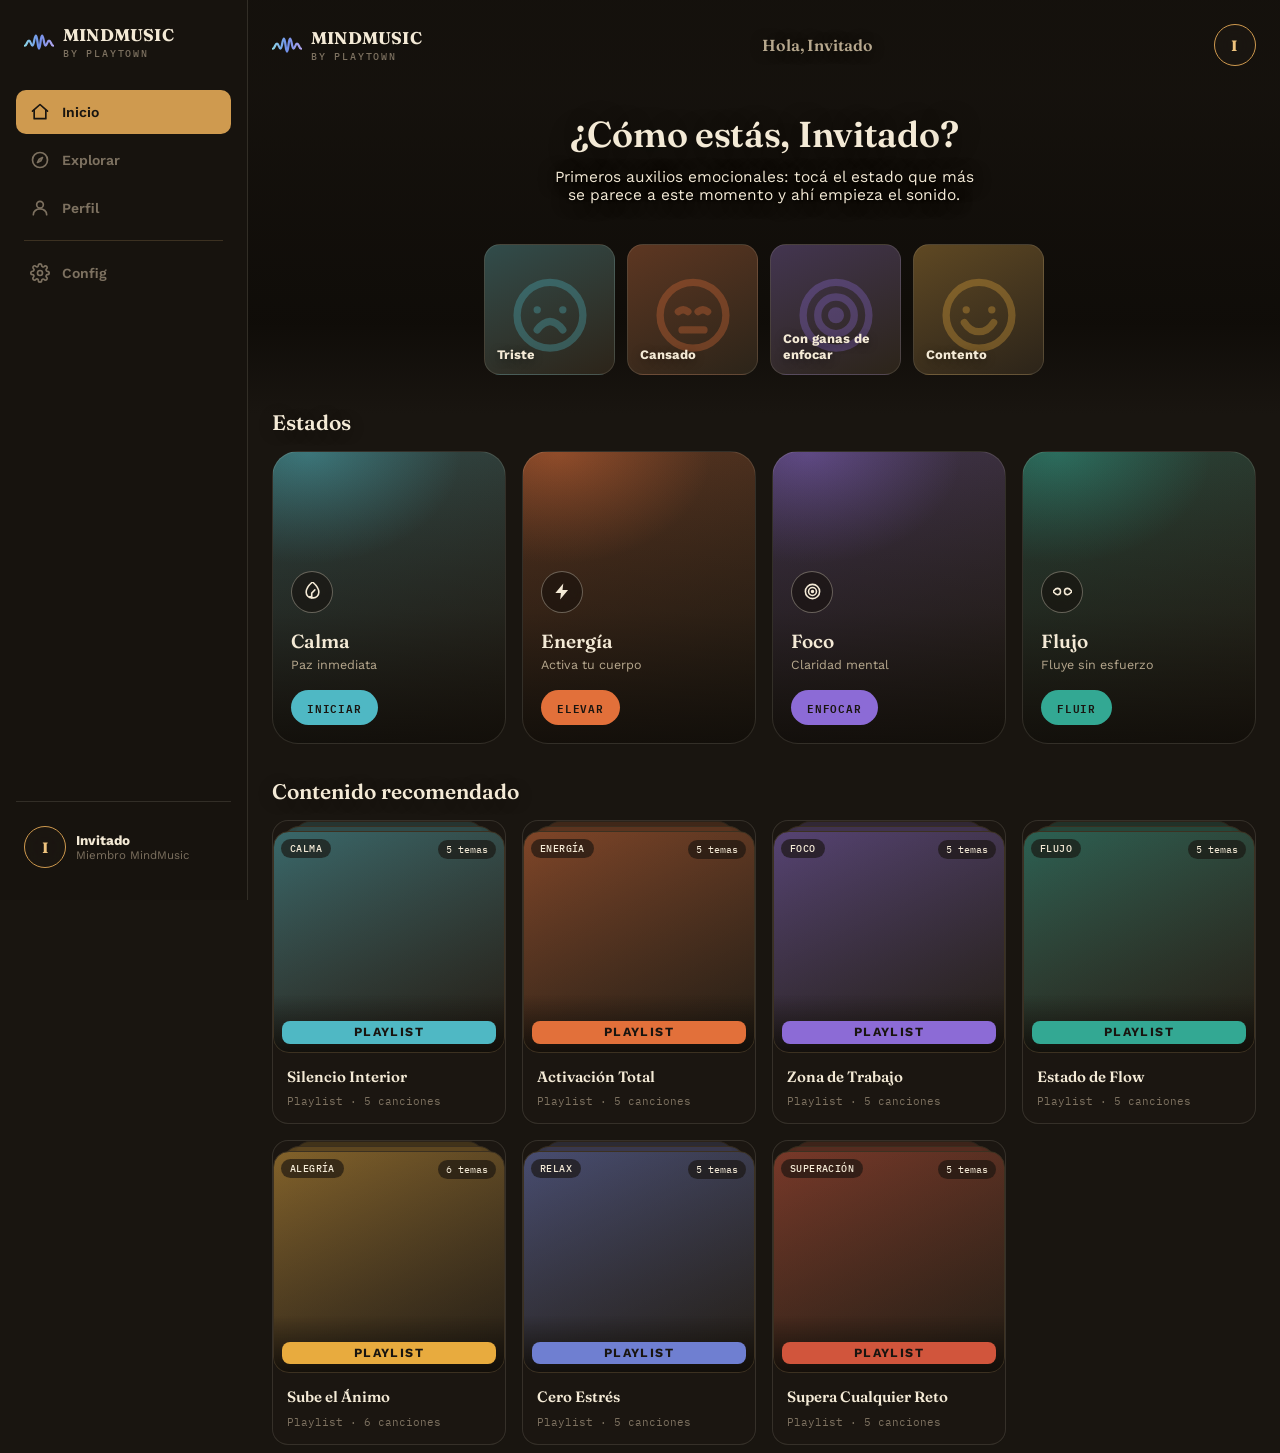
==== commit 98ea6536: "Add real audio tracks, favicon, and product docs; polish player/mood/playlist pages Co-Authored-By: " ====
--- a/index.html
+++ b/index.html
@@ -7,13 +7,16 @@
 <link rel="preconnect" href="https://fonts.googleapis.com">
 <link rel="preconnect" href="https://fonts.gstatic.com" crossorigin>
 <link href="https://fonts.googleapis.com/css2?family=Fraunces:opsz,wght@9..144,500;9..144,600;9..144,700&family=Work+Sans:wght@400;500;600;700&family=IBM+Plex+Mono:wght@400;500&display=swap" rel="stylesheet">
+<link rel="icon" type="image/svg+xml" href="favicon.svg">
+<link rel="apple-touch-icon" href="favicon.svg">
 <link rel="stylesheet" href="styles.css">
 </head>
 <body>
+<div class="photo-hero" aria-hidden="true"></div>
 
 <div id="home-container" class="page">
   <header class="app-header">
-    <div class="brand">MINDMUSIC<small>by Playtown</small></div>
+    <div class="brand"><svg class="brand-icon" viewBox="0 0 120 64" fill="none" aria-hidden="true"><defs><linearGradient id="mmWaveHeader" x1="0" y1="0" x2="120" y2="0" gradientUnits="userSpaceOnUse"><stop offset="0%" stop-color="#8FD9E8"/><stop offset="50%" stop-color="#6E8EE8"/><stop offset="100%" stop-color="#B3A6EE"/></linearGradient></defs><path d="M4,46 C12,46 12,26 20,26 C27,26 27,46 34,46 C41,46 41,6 48,6 C54,6 54,58 60,58 C66,58 66,6 72,6 C79,6 79,46 86,46 C93,46 93,26 100,26 C108,26 108,46 116,46" stroke="url(#mmWaveHeader)" stroke-width="9" stroke-linecap="round" stroke-linejoin="round"/></svg><span class="brand-text">MINDMUSIC<small>by Playtown</small></span></div>
     <div class="header-greet">Hola, <span class="js-greet-name">Invitado</span></div>
     <div class="header-actions">
       <a class="avatar js-avatar" href="perfil.html">I</a>
@@ -21,19 +24,32 @@
   </header>
 
   <section class="hero">
-    <div class="hero-disc-deco" aria-hidden="true"></div>
-    <p class="eyebrow">Primeros auxilios emocionales</p>
     <h1 class="hero-title">¿Cómo estás, <span class="js-greet-name">Invitado</span>?</h1>
-    <p class="hero-sub">Tocá el estado que más se parece a este momento. Ahí empieza el sonido.</p>
+    <p class="hero-sub">Primeros auxilios emocionales: tocá el estado que más se parece a este momento y ahí empieza el sonido.</p>
   </section>
 
   <div class="quick-moods">
-    <a class="quick-mood-chip" href="mood.html?id=calma">Triste</a>
-    <a class="quick-mood-chip" href="mood.html?id=energia">Cansado</a>
-    <a class="quick-mood-chip" href="mood.html?id=foco">Con ganas de enfocar</a>
-    <a class="quick-mood-chip" href="mood.html?id=alegria">Contento</a>
+    <a class="quick-mood-card" href="mood.html?id=calma" style="--m-ink:#4FB8C4">
+      <div class="quick-mood-icon"><svg viewBox="0 0 24 24" fill="none" stroke="currentColor" stroke-width="2" stroke-linecap="round" stroke-linejoin="round"><circle cx="12" cy="12" r="9"/><path d="M8.5 10.5h.01M15.5 10.5h.01"/><path d="M8.5 16c1-1.5 2.5-2.3 3.5-2.3s2.5.8 3.5 2.3"/></svg></div>
+      <span class="quick-mood-label">Triste</span>
+    </a>
+    <a class="quick-mood-card" href="mood.html?id=energia" style="--m-ink:#E2703A">
+      <div class="quick-mood-icon"><svg viewBox="0 0 24 24" fill="none" stroke="currentColor" stroke-width="2" stroke-linecap="round" stroke-linejoin="round"><circle cx="12" cy="12" r="9"/><path d="M8 11c.8-.6 1.8-.6 2.6 0M13.4 11c.8-.6 1.8-.6 2.6 0"/><path d="M9 16h6"/></svg></div>
+      <span class="quick-mood-label">Cansado</span>
+    </a>
+    <a class="quick-mood-card" href="mood.html?id=foco" style="--m-ink:#8C6BD6">
+      <div class="quick-mood-icon"><svg viewBox="0 0 24 24" fill="none" stroke="currentColor" stroke-width="2"><circle cx="12" cy="12" r="9"/><circle cx="12" cy="12" r="5"/><circle cx="12" cy="12" r="1.2" fill="currentColor"/></svg></div>
+      <span class="quick-mood-label">Con ganas de enfocar</span>
+    </a>
+    <a class="quick-mood-card" href="mood.html?id=alegria" style="--m-ink:#E8AB3E">
+      <div class="quick-mood-icon"><svg viewBox="0 0 24 24" fill="none" stroke="currentColor" stroke-width="2" stroke-linecap="round" stroke-linejoin="round"><circle cx="12" cy="12" r="9"/><path d="M8.5 10.5h.01M15.5 10.5h.01"/><path d="M8 14c1 1.6 2.6 2.5 4 2.5s3-.9 4-2.5"/></svg></div>
+      <span class="quick-mood-label">Contento</span>
+    </a>
   </div>
 
+  <div class="section-head">
+    <h2>Estados</h2>
+  </div>
   <div class="mood-grid" id="home-moods"></div>
 
   <div class="section-head">
@@ -44,7 +60,7 @@
 </div>
 
 <nav class="app-nav">
-  <div class="nav-top"><div class="brand">MINDMUSIC<small>by Playtown</small></div></div>
+  <div class="nav-top"><div class="brand"><svg class="brand-icon" viewBox="0 0 120 64" fill="none" aria-hidden="true"><defs><linearGradient id="mmWaveNav" x1="0" y1="0" x2="120" y2="0" gradientUnits="userSpaceOnUse"><stop offset="0%" stop-color="#8FD9E8"/><stop offset="50%" stop-color="#6E8EE8"/><stop offset="100%" stop-color="#B3A6EE"/></linearGradient></defs><path d="M4,46 C12,46 12,26 20,26 C27,26 27,46 34,46 C41,46 41,6 48,6 C54,6 54,58 60,58 C66,58 66,6 72,6 C79,6 79,46 86,46 C93,46 93,26 100,26 C108,26 108,46 116,46" stroke="url(#mmWaveNav)" stroke-width="9" stroke-linecap="round" stroke-linejoin="round"/></svg><span class="brand-text">MINDMUSIC<small>by Playtown</small></span></div></div>
   <div class="nav-links">
     <a class="nav-item" id="nav-home" href="index.html">
       <svg viewBox="0 0 24 24" fill="none" stroke="currentColor" stroke-width="2" stroke-linecap="round" stroke-linejoin="round"><path d="M3 11l9-8 9 8"/><path d="M5 10v10h14V10"/></svg>
--- a/styles.css
+++ b/styles.css
@@ -21,9 +21,18 @@
   --brass-hi: #eec37e;
   --danger: #d1553c;
 
-  --rl: 20px;
-  --rm: 14px;
-  --rs: 9px;
+  /* glass surfaces float over the full-bleed landscape photo */
+  --glass: rgba(30, 25, 19, 0.58);
+  --glass-strong: rgba(24, 20, 15, 0.78);
+  --glass-edge: rgba(244, 234, 214, 0.12);
+  --scrim: linear-gradient(180deg, rgba(15,12,8,.46) 0%, rgba(15,12,8,.4) 22%, rgba(15,12,8,.62) 45%, rgba(15,12,8,.94) 78%, var(--ink) 100%);
+
+  /* signature app-wide landscape (Discover/Perfil/Config chrome) */
+  --app-photo: url('https://images.unsplash.com/photo-1580920824014-54845d91a8ad?auto=format&fit=crop&w=2400&q=75');
+
+  --rl: 26px;
+  --rm: 16px;
+  --rs: 10px;
 
   --nav-h: 78px;
   --sidebar-w: 248px;
@@ -49,12 +58,32 @@
   padding-bottom: calc(var(--nav-h) + 16px);
   min-height: 100vh;
   overflow-x: hidden;
-  background-image:
-    radial-gradient(ellipse 900px 500px at 15% -10%, rgba(207,154,79,0.07), transparent 60%),
-    radial-gradient(ellipse 700px 500px at 100% 0%, rgba(140,107,214,0.05), transparent 55%);
-  background-attachment: fixed;
 }
 body.no-nav { padding-bottom: 24px; }
+
+/* ---------- photo hero band ---------- */
+/* Foto real de paisaje a pantalla completa en la franja superior: vive
+   como hermano de .page (no fixed — barato de pintar al hacer scroll) y
+   .page se dibuja encima con z-index, así header + saludo quedan sobre
+   la foto igual que en la referencia. Debajo de la franja, el resto del
+   contenido sigue en el fondo oscuro de siempre. */
+.photo-hero {
+  position: absolute;
+  top: 0;
+  left: 0;
+  right: 0;
+  height: 62vh;
+  min-height: 380px;
+  max-height: 620px;
+  background-image: var(--scrim), var(--ambient, var(--app-photo));
+  background-size: cover;
+  background-position: center;
+  background-repeat: no-repeat;
+  z-index: 0;
+}
+@media (min-width: 900px) {
+  .photo-hero { left: var(--sidebar-w); height: 46vh; min-height: 340px; }
+}
 @media (min-width: 900px) {
   body.no-nav { padding-left: 0; }
 }
@@ -79,6 +108,8 @@
 }
 
 .page {
+  position: relative;
+  z-index: 1;
   max-width: 1100px;
   margin: 0 auto;
   padding: 20px 16px 8px;
@@ -95,13 +126,24 @@
 }
 
 .brand {
+  display: flex;
+  align-items: center;
+  gap: 9px;
+}
+.brand-icon {
+  width: 30px;
+  height: 16px;
+  flex-shrink: 0;
+  display: block;
+}
+.brand-text {
   font-family: var(--font-display);
   font-weight: 700;
   font-size: 17px;
   letter-spacing: 0.2px;
   white-space: nowrap;
 }
-.brand small {
+.brand-text small {
   display: block;
   font-family: var(--font-mono);
   font-weight: 500;
@@ -118,6 +160,7 @@
   font-size: 16px;
   font-weight: 600;
   color: var(--paper-dim);
+  text-shadow: 0 1px 12px rgba(0,0,0,0.5);
 }
 
 .header-actions {
@@ -127,11 +170,13 @@
 }
 
 .icon-btn {
-  width: 40px;
-  height: 40px;
+  width: 42px;
+  height: 42px;
   border-radius: 50%;
-  background: var(--surface);
-  border: 1px solid var(--edge);
+  background: var(--glass);
+  backdrop-filter: blur(14px);
+  -webkit-backdrop-filter: blur(14px);
+  border: 1px solid var(--glass-edge);
   display: flex;
   align-items: center;
   justify-content: center;
@@ -145,20 +190,28 @@
 .back-btn {
   display: inline-flex;
   align-items: center;
-  gap: 6px;
-  color: var(--paper-dim);
+  gap: 8px;
+  color: var(--paper);
   font-weight: 600;
   font-size: 14px;
-  transition: color 0.15s ease;
+  padding: 9px 16px 9px 12px;
+  border-radius: 999px;
+  background: var(--glass);
+  backdrop-filter: blur(14px);
+  -webkit-backdrop-filter: blur(14px);
+  border: 1px solid var(--glass-edge);
+  transition: color 0.15s ease, border-color 0.15s ease;
 }
 .back-btn svg { width: 18px; height: 18px; }
-.back-btn:hover { color: var(--brass-hi); }
+.back-btn:hover { color: var(--brass-hi); border-color: var(--brass); }
 
 .avatar {
-  width: 40px;
-  height: 40px;
+  width: 42px;
+  height: 42px;
   border-radius: 50%;
-  background: var(--surface-2);
+  background: var(--glass);
+  backdrop-filter: blur(14px);
+  -webkit-backdrop-filter: blur(14px);
   border: 1.5px solid var(--brass);
   display: flex;
   align-items: center;
@@ -174,10 +227,12 @@
   display: inline-flex;
   align-items: center;
   gap: 6px;
-  padding: 6px 14px;
+  padding: 7px 15px;
   border-radius: 999px;
-  background: var(--surface);
-  border: 1px solid var(--edge);
+  background: var(--glass);
+  backdrop-filter: blur(14px);
+  -webkit-backdrop-filter: blur(14px);
+  border: 1px solid var(--glass-edge);
   font-family: var(--font-mono);
   font-size: 10.5px;
   font-weight: 500;
@@ -188,68 +243,47 @@
 .badge.center { margin: 0 auto 24px; display: table; }
 
 /* ---------- hero ---------- */
+/* Banda fotográfica de pantalla completa (como el hero de Calm): la foto
+   ambiente ya viene del body (fixed), acá solo se compone el texto encima
+   con una franja de scrim propia para asegurar contraste en el tramo alto. */
 
 .hero {
   text-align: center;
-  padding: 12px 0 32px;
+  padding: 28px 0 40px;
   position: relative;
-}
-
-.hero-disc-deco {
-  position: absolute;
-  top: -40px;
-  right: -30px;
-  width: 190px;
-  height: 190px;
-  border-radius: 50%;
-  background:
-    repeating-radial-gradient(circle at center, rgba(244,234,214,0.05) 0 2px, transparent 2px 7px),
-    radial-gradient(circle at 35% 30%, var(--surface-3), var(--ink) 70%);
-  border: 1px solid var(--edge);
-  opacity: 0.5;
-  z-index: -1;
-  animation: spin-slow 40s linear infinite;
-}
-@media (max-width: 640px) { .hero-disc-deco { width: 130px; height: 130px; top: -20px; right: -20px; } }
-@keyframes spin-slow { to { transform: rotate(360deg); } }
-
-.eyebrow {
-  font-family: var(--font-mono);
-  font-size: 10.5px;
-  font-weight: 500;
-  letter-spacing: 2.2px;
-  text-transform: uppercase;
-  color: var(--brass);
-  margin: 0 0 12px;
 }
 
 h1.hero-title {
   font-family: var(--font-display);
-  font-size: 34px;
+  font-size: 36px;
   font-weight: 600;
   font-style: normal;
-  margin: 0 0 12px;
+  margin: 0 0 14px;
   line-height: 1.12;
   letter-spacing: -0.3px;
+  text-shadow: 0 2px 24px rgba(0,0,0,0.35);
 }
 
 .hero-sub {
-  color: var(--paper-dim);
-  font-size: 15px;
+  color: var(--paper);
+  font-size: 15.5px;
   margin: 0 auto;
   max-width: 420px;
+  text-shadow: 0 1px 3px rgba(0,0,0,0.7), 0 2px 18px rgba(0,0,0,0.55);
 }
 
 .page-title {
   font-family: var(--font-display);
-  font-size: 27px;
+  font-size: 28px;
   font-weight: 600;
   margin: 0 0 6px;
+  text-shadow: 0 2px 20px rgba(0,0,0,0.3);
 }
 .page-sub {
   color: var(--paper-dim);
   font-size: 14px;
   margin: 0 0 20px;
+  text-shadow: 0 1px 14px rgba(0,0,0,0.45);
 }
 
 /* ---------- search ---------- */
@@ -258,10 +292,12 @@
   display: flex;
   align-items: center;
   gap: 10px;
-  background: var(--surface);
-  border: 1px solid var(--edge);
+  background: var(--glass);
+  backdrop-filter: blur(16px);
+  -webkit-backdrop-filter: blur(16px);
+  border: 1px solid var(--glass-edge);
   border-radius: 999px;
-  padding: 14px 18px;
+  padding: 15px 18px;
   margin-bottom: 24px;
   transition: border-color 0.15s ease;
 }
@@ -279,27 +315,58 @@
 
 /* ---------- quick mood picks (home) ---------- */
 
+/* 2x2 chico en mobile, una sola fila de 4 en desktop — mismo ancho total
+   de card en ambos breakpoints (~110px), no ocupan todo el ancho de .page. */
 .quick-moods {
-  display: flex;
-  flex-wrap: wrap;
-  gap: 10px;
-  margin-bottom: 24px;
-}
-
-.quick-mood-chip {
-  padding: 10px 18px;
-  border-radius: 999px;
-  border: 1px solid var(--edge);
-  background: var(--surface);
+  display: grid;
+  grid-template-columns: repeat(2, 1fr);
+  gap: 12px;
+  max-width: 360px;
+  margin: 0 auto 8px;
+}
+@media (min-width: 640px) {
+  .quick-moods { grid-template-columns: repeat(4, 1fr); max-width: 560px; }
+}
+
+/* Card cuadrada y chica por sentimiento: el ícono SVG (línea, no emoji)
+   queda tenue de fondo, con el label apoyado abajo — mismo lenguaje
+   visual que .mood-card, sin foto, para diferenciarse de "Estados". */
+.quick-mood-card {
+  position: relative;
+  aspect-ratio: 1 / 1;
+  border-radius: var(--rm);
+  border: 1px solid var(--glass-edge);
+  background: linear-gradient(155deg, color-mix(in srgb, var(--m-ink, var(--brass)) 30%, var(--surface)), var(--surface-2));
+  overflow: hidden;
+  display: flex;
+  align-items: flex-end;
+  padding: 12px;
+  transition: border-color 0.15s ease, transform 0.15s ease;
+}
+.quick-mood-card:hover { border-color: var(--m-ink, var(--brass)); }
+.quick-mood-card:active { transform: scale(0.97); }
+
+.quick-mood-icon {
+  position: absolute;
+  top: 50%;
+  left: 50%;
+  width: 68%;
+  height: 68%;
+  transform: translate(-50%, -44%);
+  color: var(--m-ink, var(--brass));
+  opacity: 0.32;
+  pointer-events: none;
+}
+.quick-mood-icon svg { width: 100%; height: 100%; }
+
+.quick-mood-label {
+  position: relative;
+  z-index: 1;
+  font-size: 13px;
+  font-weight: 700;
+  line-height: 1.2;
   color: var(--paper);
-  font-size: 13.5px;
-  font-weight: 600;
-  transition: background 0.15s ease, border-color 0.15s ease, color 0.15s ease;
-}
-.quick-mood-chip:hover {
-  background: var(--brass);
-  border-color: var(--brass);
-  color: var(--ink);
+  text-shadow: 0 2px 10px rgba(0,0,0,0.4);
 }
 
 /* ---------- section heading ---------- */
@@ -308,32 +375,111 @@
   display: flex;
   align-items: baseline;
   justify-content: space-between;
-  margin: 30px 0 14px;
+  margin: 34px 0 16px;
 }
 .section-head h2 {
+  font-family: var(--font-display);
+  font-size: 21px;
+  font-weight: 600;
+  margin: 0;
+  text-shadow: 0 2px 16px rgba(0,0,0,0.3);
+}
+
+/* Aclaración al costado del título de sección (ej. "Elegí uno solo"). */
+.section-note {
+  font-family: var(--font-mono);
+  font-size: 11.5px;
+  letter-spacing: 0.08em;
+  text-transform: uppercase;
+  color: var(--paper-faint);
+  flex-shrink: 0;
+}
+
+/* En mood.html la playlist del estado va sola arriba, ancha: funda a la
+   izquierda y datos al costado, para que se lea como el camino principal y
+   no como una tarjeta suelta de grilla. */
+#mood-playlists { display: flex; flex-direction: column; gap: 14px; }
+.playlist-hero {
+  display: flex;
+  align-items: center;
+  gap: 16px;
+  padding: 14px;
+  background: var(--glass);
+  backdrop-filter: blur(16px);
+  -webkit-backdrop-filter: blur(16px);
+  border: 1px solid var(--glass-edge);
+  border-radius: var(--rl);
+  transition: border-color 0.15s ease, transform 0.15s ease;
+}
+/* En desktop la pieza no necesita todo el ancho: al estirarse queda vacía. */
+.playlist-hero { max-width: 620px; }
+.playlist-hero:hover { border-color: var(--m-ink, var(--brass)); }
+.playlist-hero:active { transform: scale(0.99); }
+.playlist-hero .cover { width: 104px; flex-shrink: 0; }
+.playlist-hero .meta { min-width: 0; }
+.ph-kind {
+  display: block;
+  font-family: var(--font-mono);
+  font-size: 11px;
+  letter-spacing: 0.16em;
+  text-transform: uppercase;
+  color: color-mix(in srgb, var(--m-ink, var(--brass)) 70%, var(--paper));
+  margin-bottom: 6px;
+}
+.playlist-hero h3 {
   font-family: var(--font-display);
   font-size: 19px;
   font-weight: 600;
-  margin: 0;
-}
+  margin: 0 0 5px;
+  line-height: 1.2;
+}
+.playlist-hero p {
+  font-size: 13px;
+  color: var(--paper-dim);
+  margin: 0 0 8px;
+  display: -webkit-box;
+  -webkit-line-clamp: 2;
+  -webkit-box-orient: vertical;
+  overflow: hidden;
+}
+.ph-count {
+  font-family: var(--font-mono);
+  font-size: 11px;
+  color: var(--paper-faint);
+}
+
+/* Los temas sueltos del estado se ven como tarjetas propias (una al lado de
+   la otra), no como una lista: cada uno se elige por su portada. Adentro de
+   mood.html el badge del estado sobra — la página entera ya es ese estado. */
+#mood-songs .cover-mood-badge { display: none; }
 
 /* ---------- mood cards (home) ---------- */
+/* Cards grandes con la foto real del estado de fondo: funcionan como
+   "collections" al estilo Calm — foto + tinte del mood + texto encima. */
 
 .mood-grid {
   display: grid;
   grid-template-columns: repeat(2, 1fr);
-  gap: 14px;
+  gap: 16px;
 }
 
 .mood-card {
   position: relative;
-  background: var(--surface);
-  border: 1px solid var(--edge);
+  aspect-ratio: 4 / 5;
+  background-image:
+    linear-gradient(180deg, rgba(15,12,8,0.05) 0%, rgba(15,12,8,0.35) 55%, rgba(15,12,8,0.88) 100%),
+    radial-gradient(ellipse 220px 160px at 15% 0%, color-mix(in srgb, var(--m-ink, var(--brass)) 45%, transparent), transparent 70%),
+    var(--m-photo, none), linear-gradient(155deg, color-mix(in srgb, var(--m-ink, var(--brass)) 30%, var(--surface)), var(--surface-2));
+  background-size: cover;
+  background-position: center;
+  background-repeat: no-repeat;
+  border: 1px solid var(--glass-edge);
   border-radius: var(--rl);
-  padding: 20px 18px;
+  padding: 18px;
   display: flex;
   flex-direction: column;
   align-items: flex-start;
+  justify-content: flex-end;
   gap: 4px;
   overflow: hidden;
   transition: transform 0.15s ease, border-color 0.15s ease;
@@ -341,35 +487,24 @@
 .mood-card:active { transform: scale(0.97); }
 .mood-card:hover { border-color: var(--m-ink, var(--brass)); }
 
-.mood-card::before {
-  content: '';
-  position: absolute;
-  top: -22px;
-  right: -22px;
-  width: 64px;
-  height: 64px;
+.mood-icon {
+  width: 42px;
+  height: 42px;
   border-radius: 50%;
-  background: var(--m-ink, var(--brass));
-  opacity: 0.16;
-}
-
-.mood-icon {
-  width: 44px;
-  height: 44px;
-  border-radius: 50%;
   display: flex;
   align-items: center;
   justify-content: center;
-  margin-bottom: 14px;
-  background: var(--surface-2);
-  border: 1.5px solid var(--m-ink, var(--brass));
-}
-.mood-icon svg { width: 20px; height: 20px; color: var(--m-ink, var(--brass)); }
-
-.mood-icon-lg { width: 68px; height: 68px; margin-bottom: 0; border-width: 2px; }
-.mood-icon-lg svg { width: 30px; height: 30px; }
-
-.mood-card h3 { font-family: var(--font-display); font-size: 18px; font-weight: 600; margin: 0; }
+  margin-bottom: 12px;
+  background: rgba(20,16,12,0.55);
+  backdrop-filter: blur(8px);
+  border: 1.5px solid rgba(244,234,214,0.35);
+}
+.mood-icon svg { width: 19px; height: 19px; color: var(--paper); }
+
+.mood-icon-lg { width: 68px; height: 68px; margin-bottom: 0; border-width: 2px; background: rgba(20,16,12,0.5); border-color: var(--m-ink, var(--brass)); }
+.mood-icon-lg svg { width: 30px; height: 30px; color: var(--m-ink, var(--brass)); }
+
+.mood-card h3 { font-family: var(--font-display); font-size: 19px; font-weight: 600; margin: 0; color: var(--paper); }
 .mood-card p { font-size: 12.5px; color: var(--paper-dim); margin: 0 0 14px; }
 
 .pill-btn {
@@ -398,8 +533,10 @@
   flex-shrink: 0;
   padding: 9px 16px;
   border-radius: 999px;
-  border: 1px solid var(--edge);
-  background: var(--surface);
+  border: 1px solid var(--glass-edge);
+  background: var(--glass);
+  backdrop-filter: blur(14px);
+  -webkit-backdrop-filter: blur(14px);
   color: var(--paper-dim);
   font-size: 13px;
   font-weight: 600;
@@ -416,17 +553,98 @@
 /* .cover draws a sleeve; inside it, .disc draws a vinyl record with grooves.
    .cover--stack adds two peeking sleeve edges behind, for playlists. */
 
+/* `.cover` es sólo la caja: la funda de adelante (con la imagen) es
+   `.cover-face`, y las fundas de atrás del stack se dibujan detrás de ella,
+   asomando por arriba. Así la foto nunca queda tapada. */
 .cover {
   position: relative;
   aspect-ratio: 1 / 1;
+}
+
+.cover-face {
+  position: absolute;
+  inset: 0;
+  z-index: 1;
   border-radius: var(--rm);
-  background: linear-gradient(155deg, color-mix(in srgb, var(--m-ink, var(--brass)) 30%, var(--surface)), var(--surface-2));
   border: 1px solid var(--edge);
   overflow: hidden;
   display: flex;
   align-items: center;
   justify-content: center;
-}
+  /* La foto real del estado, teñida con su tinta para que la funda siga
+     leyéndose como parte del sistema. */
+  background-image:
+    linear-gradient(155deg,
+      color-mix(in srgb, var(--m-ink, var(--brass)) 26%, transparent),
+      color-mix(in srgb, var(--ink) 44%, transparent)),
+    var(--m-photo, none),
+    linear-gradient(155deg, color-mix(in srgb, var(--m-ink, var(--brass)) 30%, var(--surface)), var(--surface-2));
+  background-size: cover;
+  background-position: center;
+  background-repeat: no-repeat;
+}
+
+/* ---------- arte por canción: mood + nombre ---------- */
+/* Cada tema recibe su propio cuadrado: la foto de su estado recortada en un
+   punto distinto, capas de color con la tinta del mood giradas según el
+   nombre, el ícono del estado y las iniciales del tema. La semilla la calcula
+   songArtVars() en app.js, así una misma canción siempre se ve igual. */
+
+.songart,
+.cover--art .cover-face {
+  background-image:
+    linear-gradient(var(--sa-angle, 140deg),
+      color-mix(in srgb, var(--m-ink, var(--brass)) 55%, transparent) 10%,
+      color-mix(in srgb, var(--ink) 88%, transparent) 95%),
+    radial-gradient(circle at var(--sa-x1, 30%) var(--sa-y1, 26%),
+      color-mix(in srgb, var(--m-ink, var(--brass)) 62%, transparent), transparent 58%),
+    radial-gradient(circle at var(--sa-x2, 68%) var(--sa-y2, 74%),
+      color-mix(in srgb, var(--paper) 20%, transparent), transparent 48%),
+    var(--sa-photo, none),
+    linear-gradient(155deg, color-mix(in srgb, var(--m-ink, var(--brass)) 30%, var(--surface)), var(--surface-2));
+  background-size: cover;
+  background-position: center, center, center, var(--sa-pos, center), center;
+  background-repeat: no-repeat;
+}
+
+.songart {
+  position: relative;
+  flex-shrink: 0;
+  width: 46px;
+  height: 46px;
+  border-radius: 10px;
+  overflow: hidden;
+  border: 1px solid var(--glass-edge);
+  display: flex;
+  align-items: center;
+  justify-content: center;
+}
+.songart-glyph {
+  position: absolute;
+  top: 3px;
+  right: 3px;
+  width: 13px;
+  height: 13px;
+  color: var(--paper);
+  opacity: 0.5;
+}
+.songart-glyph svg { width: 100%; height: 100%; }
+.songart-initials {
+  font-family: var(--font-display);
+  font-weight: 600;
+  font-size: 15px;
+  letter-spacing: 0.5px;
+  color: var(--paper);
+  text-shadow: 0 1px 6px rgba(0,0,0,0.5);
+}
+
+.songart--lg {
+  width: 116px;
+  height: 116px;
+  border-radius: var(--rm);
+}
+.songart--lg .songart-glyph { top: 9px; right: 9px; width: 22px; height: 22px; }
+.songart--lg .songart-initials { font-size: 34px; letter-spacing: 1px; }
 
 .cover .disc {
   width: 72%;
@@ -474,22 +692,71 @@
   z-index: 2;
 }
 
+/* Una playlist son varias fundas: las de atrás asoman por arriba, la de
+   adelante baja unos píxeles para dejarlas ver. */
+.cover--stack .cover-face { top: 10px; }
 .cover--stack::before,
 .cover--stack::after {
   content: '';
   position: absolute;
-  border-radius: var(--rm);
-  background: var(--surface-2);
+  height: 16px;
+  border-radius: var(--rm) var(--rm) 0 0;
   border: 1px solid var(--edge);
+  border-bottom: none;
+  background: color-mix(in srgb, var(--m-ink, var(--brass)) 32%, var(--surface));
   z-index: 0;
 }
-.cover--stack::before { inset: -6px -6px auto auto; width: 88%; height: 88%; transform: rotate(4deg); top: 6%; right: -6%; }
-.cover--stack::after { width: 92%; height: 92%; transform: rotate(-3deg); top: 4%; left: -5%; opacity: 0.7; }
-.cover--stack .disc { z-index: 1; }
+.cover--stack::before { top: 0; left: 9%; right: 9%; opacity: 0.55; }
+.cover--stack::after { top: 5px; left: 4.5%; right: 4.5%; opacity: 0.85; }
+/* El badge del estado vive fuera de la funda de adelante: se baja para no
+   pisar los lomos (el contador ya va adentro y acompaña solo). */
+.cover--stack .cover-mood-badge { top: 18px; }
+
+/* Pie de la funda de una playlist: la palabra PLAYLIST tiene que leerse de
+   lejos, sin que haya que entrar a la pantalla de detalle para saberlo. */
+.cover-foot {
+  position: absolute;
+  inset: auto 0 0;
+  z-index: 2;
+  display: flex;
+  padding: 26px 8px 8px;
+  background: linear-gradient(180deg, transparent, rgba(15,12,8,0.85));
+}
+
+.cover-kind {
+  flex: 1;
+  padding: 5px 8px;
+  border-radius: 8px;
+  background: var(--m-ink, var(--brass));
+  color: var(--ink);
+  font-family: var(--font-body);
+  font-size: 12.5px;
+  font-weight: 700;
+  letter-spacing: 1.4px;
+  text-transform: uppercase;
+  line-height: 1;
+  text-align: center;
+}
+
+/* Iniciales del tema impresas sobre la funda, como el título en el lomo. */
+.cover-initials {
+  position: absolute;
+  left: 10px;
+  bottom: 8px;
+  z-index: 2;
+  font-family: var(--font-display);
+  font-size: 22px;
+  font-weight: 700;
+  letter-spacing: 1px;
+  line-height: 1;
+  color: var(--paper);
+  opacity: 0.9;
+  text-shadow: 0 2px 10px rgba(0,0,0,0.55);
+}
 
 .cover-count {
   position: absolute;
-  bottom: 8px;
+  top: 8px;
   right: 8px;
   padding: 3px 8px;
   border-radius: 999px;
@@ -498,6 +765,7 @@
   font-family: var(--font-mono);
   font-size: 10px;
   color: var(--paper);
+  white-space: nowrap;
   z-index: 2;
 }
 
@@ -506,12 +774,14 @@
 .track-grid {
   display: grid;
   grid-template-columns: repeat(2, 1fr);
-  gap: 14px;
+  gap: 16px;
 }
 
 .track-card {
-  background: var(--surface);
-  border: 1px solid var(--edge);
+  background: var(--glass);
+  backdrop-filter: blur(16px);
+  -webkit-backdrop-filter: blur(16px);
+  border: 1px solid var(--glass-edge);
   border-radius: var(--rm);
   overflow: hidden;
   transition: border-color 0.15s ease, transform 0.15s ease;
@@ -519,10 +789,10 @@
 .track-card:hover { border-color: var(--m-ink, var(--brass)); }
 .track-card:active { transform: scale(0.98); }
 
-.track-body { padding: 12px; }
+.track-body { padding: 14px; }
 .track-body h4 {
   font-family: var(--font-display);
-  font-size: 14.5px;
+  font-size: 15px;
   font-weight: 600;
   margin: 0 0 4px;
   line-height: 1.3;
@@ -534,104 +804,134 @@
 }
 
 /* ---------- explorar category banners ---------- */
+/* Banners grandes con la foto real del paisaje del estado, tinte del
+   mood y el disco/ícono flotando encima como acento — no como portada. */
 
 .cat-grid {
   display: grid;
   grid-template-columns: 1fr;
-  gap: 16px;
+  gap: 18px;
 }
 
 .cat-card {
   position: relative;
   border-radius: var(--rl);
   overflow: hidden;
-  aspect-ratio: 16 / 9;
-  border: 1px solid var(--edge);
-  background: linear-gradient(135deg, color-mix(in srgb, var(--m-ink, var(--brass)) 26%, var(--surface)), var(--surface-2));
-  display: flex;
-  align-items: center;
-}
+  aspect-ratio: 16 / 10;
+  border: 1px solid var(--glass-edge);
+  background-image:
+    linear-gradient(100deg, rgba(15,12,8,0.9) 0%, rgba(15,12,8,0.45) 45%, rgba(15,12,8,0.1) 75%),
+    radial-gradient(ellipse 500px 400px at 90% 30%, color-mix(in srgb, var(--m-ink, var(--brass)) 35%, transparent), transparent 70%),
+    var(--m-photo, none), linear-gradient(135deg, color-mix(in srgb, var(--m-ink, var(--brass)) 26%, var(--surface)), var(--surface-2));
+  background-size: cover;
+  background-position: center;
+  background-repeat: no-repeat;
+  display: flex;
+  align-items: center;
+  transition: transform 0.15s ease, border-color 0.15s ease;
+}
+.cat-card:hover { border-color: var(--m-ink, var(--brass)); }
+.cat-card:active { transform: scale(0.98); }
 
 .cat-card .cat-disc {
   position: absolute;
   right: -30px;
   top: 50%;
   transform: translateY(-50%);
-  width: 220px;
-  height: 220px;
+  width: 130px;
+  height: 130px;
   border-radius: 50%;
-  background:
-    repeating-radial-gradient(circle at center, rgba(0,0,0,0.2) 0 2px, transparent 2px 7px),
-    radial-gradient(circle at 35% 30%, color-mix(in srgb, var(--m-ink, var(--brass)) 55%, #000 10%), var(--ink) 72%);
-  box-shadow: 0 8px 30px rgba(0,0,0,0.4);
+  background: rgba(20,16,12,0.45);
+  backdrop-filter: blur(10px);
+  border: 1.5px solid rgba(244,234,214,0.3);
+  display: flex;
+  align-items: center;
+  justify-content: center;
   opacity: 0.9;
 }
-.cat-card .cat-disc::after {
-  content: '';
-  position: absolute;
-  inset: 42%;
-  border-radius: 50%;
-  background: var(--paper);
-  box-shadow: 0 0 0 2px color-mix(in srgb, var(--m-ink, var(--brass)) 70%, #000 10%);
-}
+.cat-card .cat-disc svg { width: 46px; height: 46px; color: var(--paper); opacity: 0.8; }
 @media (max-width: 480px) {
-  .cat-card .cat-disc { width: 160px; height: 160px; right: -40px; }
+  .cat-card .cat-disc { width: 90px; height: 90px; right: -20px; }
+  .cat-card .cat-disc svg { width: 32px; height: 32px; }
 }
 
 .cat-card .overlay {
   position: relative;
   z-index: 1;
-  padding: 22px;
+  padding: 24px;
   max-width: 68%;
 }
-.cat-card .eyebrow { color: var(--m-ink, var(--brass)); margin-bottom: 6px; }
-.cat-card h3 { font-family: var(--font-display); font-size: 25px; font-weight: 600; margin: 0; }
+.cat-card h3 { font-family: var(--font-display); font-size: 26px; font-weight: 600; margin: 0; text-shadow: 0 2px 16px rgba(0,0,0,0.4); }
+.cat-card p { font-size: 13.5px; color: var(--paper-dim); margin: 6px 0 0; }
 
 /* ---------- playlist detail: header + stacked tracklist (signature) ---------- */
 
 .playlist-head {
   display: flex;
   align-items: center;
-  gap: 18px;
-  padding: 8px 0 26px;
-}
-.playlist-head .cover { width: 108px; flex-shrink: 0; }
-.playlist-head .meta .eyebrow { margin-bottom: 6px; }
+  gap: 20px;
+  padding: 8px 0 28px;
+}
+.playlist-head .cover { width: 128px; flex-shrink: 0; }
+/* En la portada grande el contador sobra: la tracklist completa está debajo. */
+.playlist-head .cover-count { display: none; }
+/* Encabezado de la pantalla: antes del nombre propio de la selección se lee,
+   grande, qué tipo de contenido es. */
+.playlist-kind {
+  display: block;
+  font-family: var(--font-display);
+  font-size: 30px;
+  font-weight: 700;
+  line-height: 1;
+  letter-spacing: 0.14em;
+  text-transform: uppercase;
+  margin: 0 0 10px;
+  color: color-mix(in srgb, var(--m-ink, var(--brass)) 62%, var(--paper));
+  text-shadow: 0 2px 18px rgba(0,0,0,0.45);
+}
 .playlist-head h1 {
   font-family: var(--font-display);
-  font-size: 24px;
+  font-size: 26px;
   font-weight: 600;
   margin: 0 0 8px;
   line-height: 1.15;
+  text-shadow: 0 2px 16px rgba(0,0,0,0.3);
 }
 .playlist-head p { color: var(--paper-dim); font-size: 13.5px; margin: 0; max-width: 460px; }
 @media (max-width: 480px) {
   .playlist-head { flex-direction: column; align-items: flex-start; text-align: left; }
-  .playlist-head .cover { width: 96px; }
+  .playlist-head .cover { width: 108px; }
+  .playlist-kind { font-size: 24px; }
 }
 
 .tracklist {
   display: flex;
   flex-direction: column;
-  border-top: 1px solid var(--edge-soft);
+  background: var(--glass);
+  backdrop-filter: blur(16px);
+  -webkit-backdrop-filter: blur(16px);
+  border: 1px solid var(--glass-edge);
+  border-radius: var(--rl);
+  padding: 6px 10px;
 }
 
 .tracklist-row {
   display: flex;
   align-items: center;
-  gap: 16px;
-  padding: 15px 10px;
-  border-bottom: 1px solid var(--edge-soft);
+  gap: 12px;
+  padding: 12px 10px;
+  border-bottom: 1px solid rgba(244,234,214,0.06);
   transition: background 0.12s ease;
 }
+.tracklist-row:last-child { border-bottom: none; }
 .tracklist-row:hover,
-.tracklist-row:focus-visible { background: var(--surface); border-radius: var(--rs); }
+.tracklist-row:focus-visible { background: rgba(244,234,214,0.06); border-radius: var(--rs); }
 
 .tl-index {
   font-family: var(--font-mono);
   font-size: 12.5px;
   color: var(--paper-faint);
-  width: 26px;
+  width: 20px;
   flex-shrink: 0;
   text-align: right;
 }
@@ -639,8 +939,8 @@
   width: 34px;
   height: 34px;
   border-radius: 50%;
-  background: var(--surface-2);
-  border: 1px solid var(--edge);
+  background: rgba(244,234,214,0.08);
+  border: 1px solid var(--glass-edge);
   display: flex;
   align-items: center;
   justify-content: center;
@@ -667,90 +967,140 @@
   flex-shrink: 0;
 }
 
+/* En pantallas angostas el arte ocupa el lugar del botón: la fila entera ya
+   es tocable, así que el play redundante se va. */
+@media (max-width: 430px) {
+  .tracklist-row .tl-play { display: none; }
+}
+
+/* ---------- cola del player (sólo al entrar desde una playlist) ---------- */
+/* Reusa la tracklist de playlist.html, pero rotada: la primera fila es el
+   tema que suena y abajo quedan los que vienen. Las filas son <button>
+   porque cambian de canción in situ, sin navegar. */
+
+.queue .section-head { margin: 28px 0 14px; }
+.queue .section-head h2 {
+  font-size: 19px;
+  white-space: nowrap;
+  overflow: hidden;
+  text-overflow: ellipsis;
+}
+.queue-link {
+  font-size: 12.5px;
+  font-weight: 600;
+  color: var(--brass-hi);
+  flex-shrink: 0;
+  margin-left: 14px;
+}
+.queue-link:hover { text-decoration: underline; }
+
+.queue .tracklist-row {
+  width: 100%;
+  background: none;
+  border-left: 0;
+  border-right: 0;
+  border-top: 0;
+  font: inherit;
+  color: inherit;
+  text-align: left;
+  cursor: pointer;
+}
+
+.queue .tracklist-row.is-current .tl-title { color: var(--brass-hi); }
+.queue .tracklist-row.is-current .tl-play {
+  background: var(--brass);
+  border-color: var(--brass);
+  color: var(--ink);
+}
+.queue .tracklist-row.is-current .tl-index {
+  color: var(--brass-hi);
+  display: flex;
+  justify-content: flex-end;
+}
+.queue .tracklist-row.is-current .tl-index svg { width: 15px; height: 15px; }
+/* Las barritas laten mientras suena y quedan quietas en pausa. */
+.queue .tracklist-row.is-current .tl-index svg rect {
+  transform-origin: center;
+  animation: queue-eq 1.1s ease-in-out infinite;
+}
+.queue .tracklist-row.is-current .tl-index svg rect:nth-child(2) { animation-delay: 0.22s; }
+.queue .tracklist-row.is-current .tl-index svg rect:nth-child(3) { animation-delay: 0.44s; }
+.queue .tracklist-row.is-current.is-paused .tl-index svg rect { animation-play-state: paused; }
+
+@keyframes queue-eq {
+  0%, 100% { transform: scaleY(0.55); }
+  50% { transform: scaleY(1.25); }
+}
+@media (prefers-reduced-motion: reduce) {
+  .queue .tracklist-row.is-current .tl-index svg rect { animation: none; }
+}
+
 /* ---------- player ---------- */
 
-.player-wrap { text-align: center; padding-top: 8px; }
-
+.player-wrap {
+  text-align: center;
+  padding: 32px 24px 36px;
+  margin-top: 8px;
+  background: var(--glass);
+  backdrop-filter: blur(22px);
+  -webkit-backdrop-filter: blur(22px);
+  border: 1px solid var(--glass-edge);
+  border-radius: var(--rl);
+}
+
+/* Visual del player: banda de ondas a sangre en la parte superior de la
+   tarjeta. El canvas lo dibuja app.js (waveViz) — acá sólo el contenedor,
+   el degradé de fondo teñido con la tinta del mood y el velo que funde la
+   banda con el vidrio de la tarjeta. */
 .player-visual {
-  width: 260px;
-  height: 260px;
-  margin: 0 auto 28px;
   position: relative;
-  display: flex;
-  align-items: center;
+  height: 230px;
+  margin: -32px -24px 26px;
+  border-radius: var(--rl) var(--rl) 0 0;
+  overflow: hidden;
+  background:
+    radial-gradient(ellipse 130% 80% at 50% 88%,
+      color-mix(in srgb, var(--m-ink, var(--brass)) 20%, transparent), transparent 70%),
+    linear-gradient(180deg,
+      color-mix(in srgb, var(--m-ink, var(--brass)) 6%, transparent),
+      transparent 55%);
+}
+
+.wave-canvas {
+  position: absolute;
+  inset: 0;
+  width: 100%;
+  height: 100%;
+  display: block;
+}
+
+/* Funde el borde inferior de las ondas con la tarjeta, para que la banda
+   no corte en seco. */
+.wave-veil {
+  position: absolute;
+  inset: auto 0 0;
+  height: 70px;
+  pointer-events: none;
+  background: linear-gradient(180deg, transparent, color-mix(in srgb, var(--ink) 78%, transparent));
+}
+
+@media (min-width: 560px) {
+  .player-visual { height: 260px; }
+}
+
+
+/* El arte del tema que suena se apoya sobre el borde inferior de la banda de
+   ondas, como una funda apoyada contra el equipo. */
+.player-art {
+  display: flex;
   justify-content: center;
-}
-
-.vinyl {
-  width: 210px;
-  height: 210px;
-  border-radius: 50%;
-  background:
-    repeating-radial-gradient(circle at center, rgba(0,0,0,0.28) 0 3px, transparent 3px 9px),
-    radial-gradient(circle at 34% 28%, color-mix(in srgb, var(--m-ink, var(--brass)) 60%, #000 8%), var(--ink) 74%);
-  box-shadow: 0 14px 40px rgba(0,0,0,0.45);
-  display: flex;
-  align-items: center;
-  justify-content: center;
-  transition: transform 0.4s ease;
-}
-.vinyl.playing { animation: spin-record 6s linear infinite; }
-@keyframes spin-record { to { transform: rotate(360deg); } }
-
-.player-label {
-  width: 74px;
-  height: 74px;
-  border-radius: 50%;
-  background: var(--paper);
-  box-shadow: 0 0 0 3px color-mix(in srgb, var(--m-ink, var(--brass)) 70%, #000 10%);
-  display: flex;
-  align-items: center;
-  justify-content: center;
-  color: var(--ink);
-}
-.player-label svg { width: 24px; height: 24px; margin-left: 3px; }
-.player-label.playing svg { margin-left: 0; }
-
-.tonearm {
-  position: absolute;
-  top: -6px;
-  right: 4px;
-  width: 74px;
-  height: 74px;
-  transform-origin: 88% 12%;
-  transform: rotate(-28deg);
-  transition: transform 0.5s cubic-bezier(0.4, 0, 0.2, 1);
-  pointer-events: none;
-}
-.tonearm.playing { transform: rotate(2deg); }
-.tonearm .base {
-  position: absolute;
-  top: 4px;
-  right: 4px;
-  width: 16px;
-  height: 16px;
-  border-radius: 50%;
-  background: var(--surface-3);
-  border: 2px solid var(--brass);
-}
-.tonearm .arm {
-  position: absolute;
-  top: 12px;
-  right: 12px;
-  width: 4px;
-  height: 68px;
-  background: linear-gradient(var(--brass-hi), var(--brass));
-  border-radius: 2px;
-  transform-origin: top center;
-}
-.tonearm .head {
-  position: absolute;
-  bottom: -3px;
-  left: -4px;
-  width: 12px;
-  height: 8px;
-  border-radius: 2px;
-  background: var(--paper-dim);
+  margin: -84px 0 16px;
+  position: relative;
+  z-index: 2;
+}
+.player-art .songart {
+  box-shadow: 0 10px 30px rgba(0,0,0,0.45);
+  border-color: rgba(244,234,214,0.18);
 }
 
 .player-title { font-family: var(--font-display); font-size: 22px; font-weight: 600; margin: 0 0 8px; }
@@ -806,7 +1156,7 @@
   display: flex;
   align-items: center;
   justify-content: center;
-  box-shadow: 0 8px 24px rgba(207,154,79,0.35);
+  box-shadow: 0 8px 24px rgba(0,0,0,0.4);
 }
 .play-main svg { width: 26px; height: 26px; color: var(--ink); margin-left: 3px; }
 .play-main.playing svg { margin-left: 0; }
@@ -814,10 +1164,12 @@
 /* ---------- perfil / config ---------- */
 
 .form-block {
-  background: var(--surface);
-  border: 1px solid var(--edge);
+  background: var(--glass);
+  backdrop-filter: blur(16px);
+  -webkit-backdrop-filter: blur(16px);
+  border: 1px solid var(--glass-edge);
   border-radius: var(--rl);
-  padding: 20px;
+  padding: 22px;
   margin-bottom: 16px;
 }
 .form-row {
@@ -825,7 +1177,7 @@
   align-items: center;
   justify-content: space-between;
   padding: 14px 0;
-  border-bottom: 1px solid var(--edge-soft);
+  border-bottom: 1px solid rgba(244,234,214,0.08);
 }
 .form-row:last-child { border-bottom: none; }
 .form-row .label { font-size: 13.5px; color: var(--paper-dim); }
@@ -841,8 +1193,8 @@
   text-align: center;
 }
 .profile-head .avatar { width: 76px; height: 76px; font-size: 26px; }
-.profile-head h2 { margin: 0; font-family: var(--font-display); font-weight: 600; font-size: 20px; }
-.profile-head p { margin: 0; color: var(--paper-faint); font-size: 13px; }
+.profile-head h2 { margin: 0; font-family: var(--font-display); font-weight: 600; font-size: 20px; text-shadow: 0 2px 16px rgba(0,0,0,0.35); }
+.profile-head p { margin: 0; color: var(--paper-faint); font-size: 13px; text-shadow: 0 1px 14px rgba(0,0,0,0.5); }
 
 .danger-btn {
   width: 100%;
@@ -868,8 +1220,10 @@
 }
 .modal-backdrop.open { display: flex; }
 .modal-sheet {
-  background: var(--surface-2);
-  border: 1px solid var(--edge);
+  background: var(--glass-strong);
+  backdrop-filter: blur(24px);
+  -webkit-backdrop-filter: blur(24px);
+  border: 1px solid var(--glass-edge);
   border-radius: 24px 24px 0 0;
   padding: 24px;
   width: 100%;
@@ -963,8 +1317,10 @@
   left: 0;
   right: 0;
   height: var(--nav-h);
-  background: var(--surface);
-  border-top: 1px solid var(--edge);
+  background: var(--glass-strong);
+  backdrop-filter: blur(22px);
+  -webkit-backdrop-filter: blur(22px);
+  border-top: 1px solid var(--glass-edge);
   display: flex;
   align-items: center;
   justify-content: space-around;
@@ -1017,12 +1373,12 @@
     align-items: stretch;
     justify-content: flex-start;
     border-top: none;
-    border-right: 1px solid var(--edge);
+    border-right: 1px solid var(--glass-edge);
     padding: 24px 16px;
     gap: 6px;
   }
   .nav-top { display: block; padding: 0 8px 24px; }
-  .nav-bottom { display: block; margin-top: auto; padding-top: 16px; border-top: 1px solid var(--edge); }
+  .nav-bottom { display: block; margin-top: auto; padding-top: 16px; border-top: 1px solid var(--glass-edge); }
   .nav-links { flex: none; flex-direction: column; justify-content: flex-start; align-items: stretch; gap: 4px; }
   .nav-item { flex-direction: row; justify-content: flex-start; gap: 12px; font-size: 14px; padding: 12px 14px; border-radius: var(--rs); }
   .nav-sep { width: auto; height: 1px; margin: 6px 8px; }
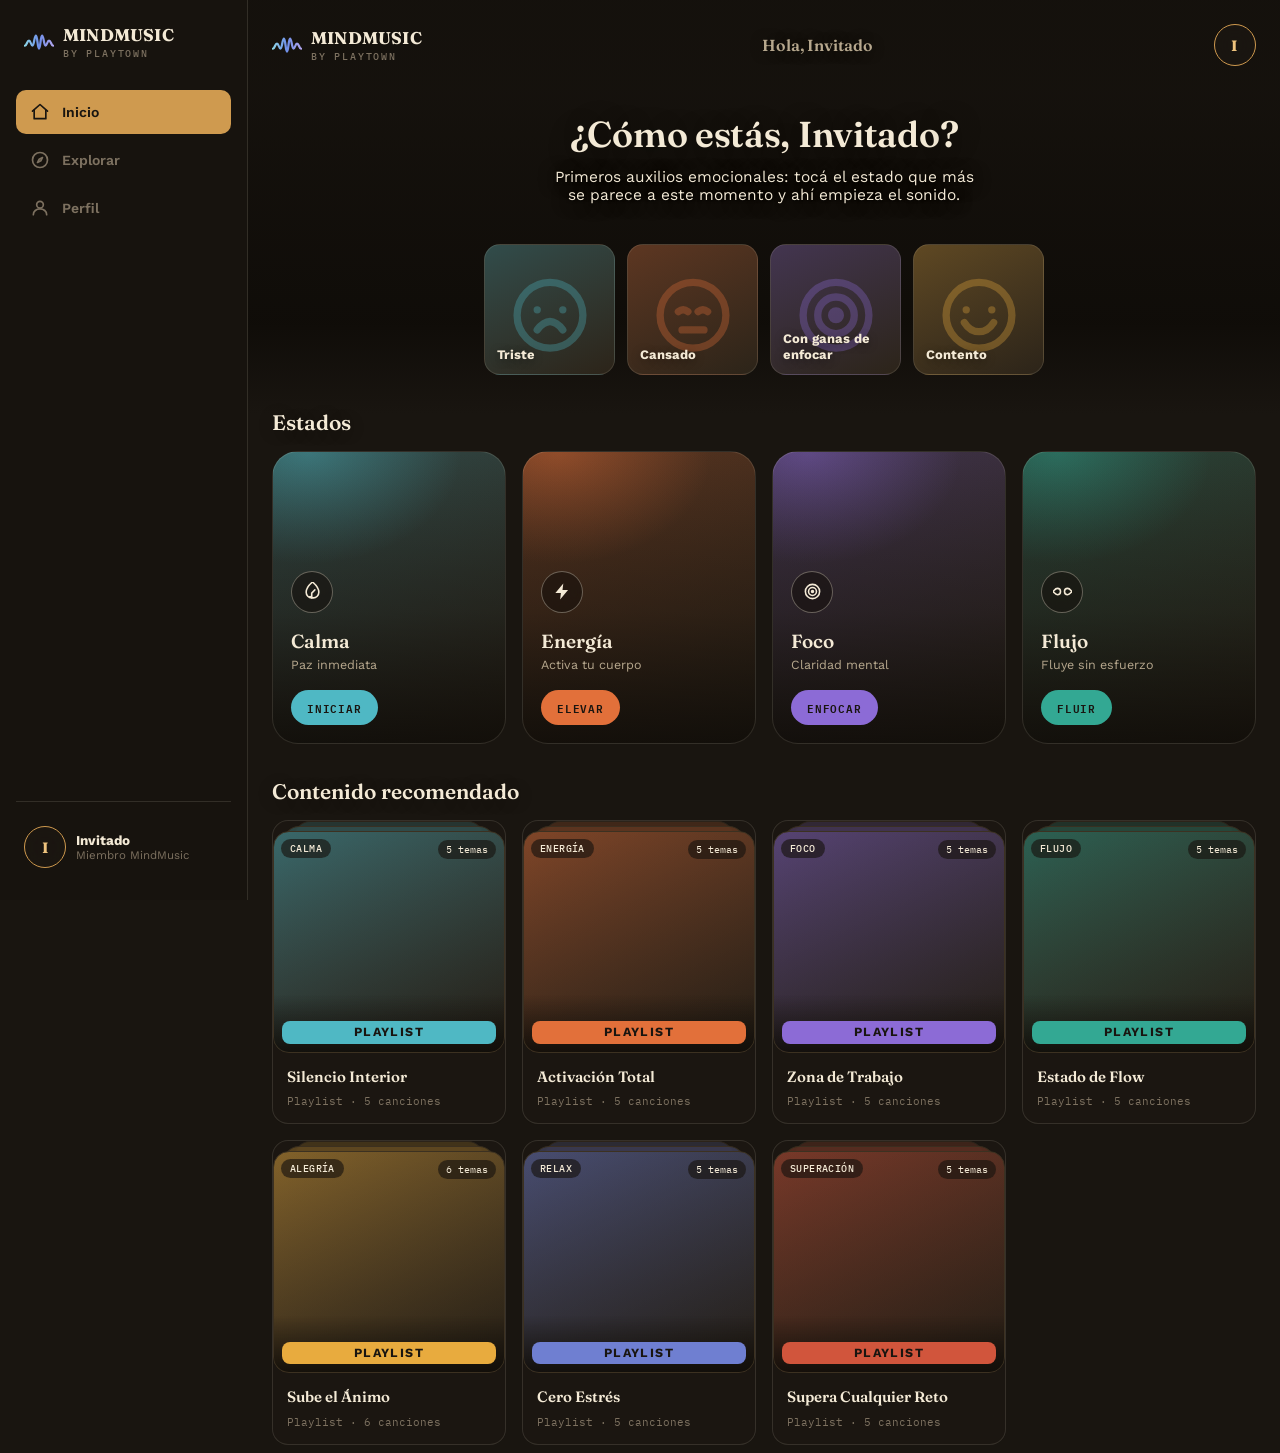
==== commit 0c735379: "Merge Perfil and Config into a single settings page Co-Authored-By: Claude Sonnet 5 <noreply@anthrop" ====
--- a/index.html
+++ b/index.html
@@ -74,11 +74,6 @@
       <svg viewBox="0 0 24 24" fill="none" stroke="currentColor" stroke-width="2" stroke-linecap="round" stroke-linejoin="round"><circle cx="12" cy="8" r="4"/><path d="M4 20c0-4 3.5-7 8-7s8 3 8 7"/></svg>
       <span>Perfil</span>
     </a>
-    <div class="nav-sep"></div>
-    <a class="nav-item" id="nav-config" href="config.html">
-      <svg viewBox="0 0 24 24" fill="none" stroke="currentColor" stroke-width="2" stroke-linecap="round" stroke-linejoin="round"><circle cx="12" cy="12" r="3"/><path d="M19.4 15a1.7 1.7 0 0 0 .3 1.9l.1.1a2 2 0 1 1-2.8 2.8l-.1-.1a1.7 1.7 0 0 0-1.9-.3 1.7 1.7 0 0 0-1 1.5V21a2 2 0 1 1-4 0v-.1a1.7 1.7 0 0 0-1-1.6 1.7 1.7 0 0 0-1.9.3l-.1.1a2 2 0 1 1-2.8-2.8l.1-.1a1.7 1.7 0 0 0 .3-1.9 1.7 1.7 0 0 0-1.5-1H3a2 2 0 1 1 0-4h.1a1.7 1.7 0 0 0 1.6-1 1.7 1.7 0 0 0-.3-1.9l-.1-.1a2 2 0 1 1 2.8-2.8l.1.1a1.7 1.7 0 0 0 1.9.3H9a1.7 1.7 0 0 0 1-1.5V3a2 2 0 1 1 4 0v.1a1.7 1.7 0 0 0 1 1.5 1.7 1.7 0 0 0 1.9-.3l.1-.1a2 2 0 1 1 2.8 2.8l-.1.1a1.7 1.7 0 0 0-.3 1.9V9a1.7 1.7 0 0 0 1.5 1H21a2 2 0 1 1 0 4h-.1a1.7 1.7 0 0 0-1.5 1z"/></svg>
-      <span>Config</span>
-    </a>
   </div>
   <div class="nav-bottom">
     <a class="nav-user" href="perfil.html">
--- a/styles.css
+++ b/styles.css
@@ -168,24 +168,6 @@
   align-items: center;
   gap: 10px;
 }
-
-.icon-btn {
-  width: 42px;
-  height: 42px;
-  border-radius: 50%;
-  background: var(--glass);
-  backdrop-filter: blur(14px);
-  -webkit-backdrop-filter: blur(14px);
-  border: 1px solid var(--glass-edge);
-  display: flex;
-  align-items: center;
-  justify-content: center;
-  color: var(--paper-dim);
-  flex-shrink: 0;
-  transition: border-color 0.15s ease, color 0.15s ease;
-}
-.icon-btn svg { width: 18px; height: 18px; }
-.icon-btn:hover { border-color: var(--brass); color: var(--brass-hi); }
 
 .back-btn {
   display: inline-flex;
@@ -1349,12 +1331,6 @@
   justify-content: space-around;
   flex: 1;
   gap: 4px;
-}
-
-.nav-sep {
-  width: 1px;
-  height: 24px;
-  background: var(--edge);
 }
 
 .nav-top, .nav-bottom { display: none; }
@@ -1381,7 +1357,6 @@
   .nav-bottom { display: block; margin-top: auto; padding-top: 16px; border-top: 1px solid var(--glass-edge); }
   .nav-links { flex: none; flex-direction: column; justify-content: flex-start; align-items: stretch; gap: 4px; }
   .nav-item { flex-direction: row; justify-content: flex-start; gap: 12px; font-size: 14px; padding: 12px 14px; border-radius: var(--rs); }
-  .nav-sep { width: auto; height: 1px; margin: 6px 8px; }
 
   .nav-user { display: flex; align-items: center; gap: 10px; padding: 8px; }
   .nav-user-name { font-size: 13.5px; font-weight: 700; margin: 0; }
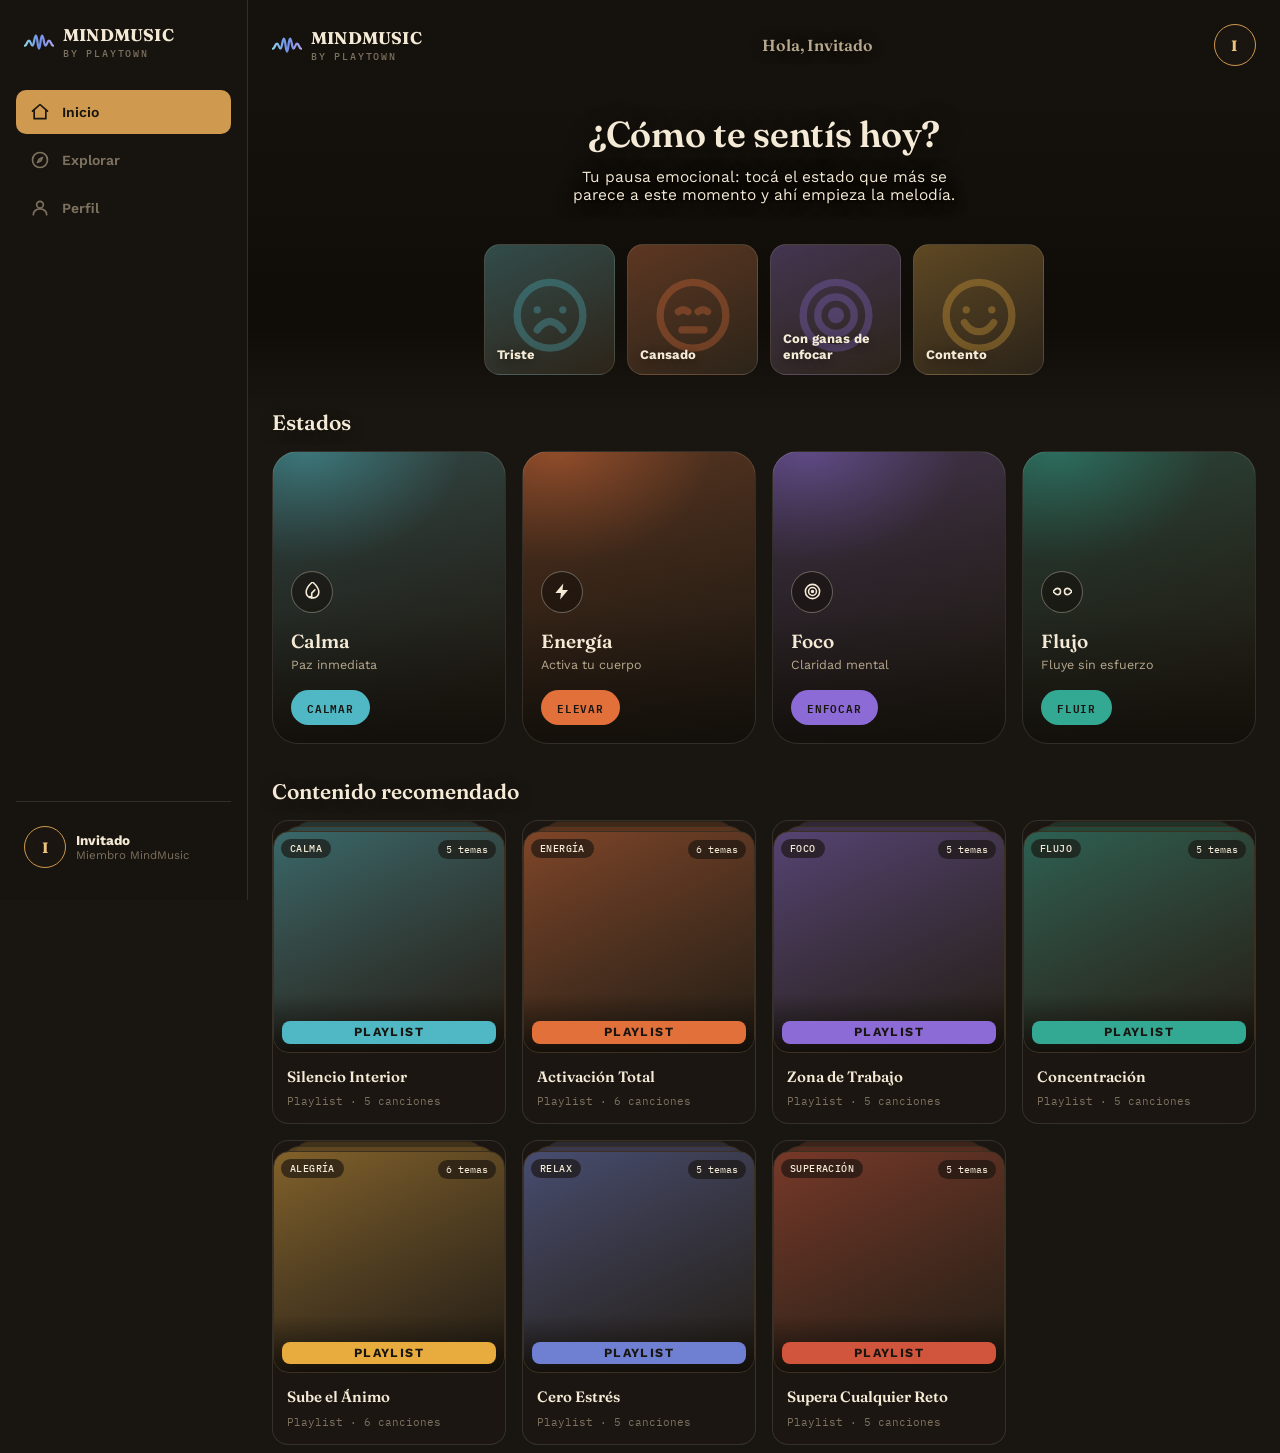
==== commit 9ac923fb: "Rename every track, drop cover initials, and rework home copy - Rename all 21 melodies by mood (Aleg" ====
--- a/index.html
+++ b/index.html
@@ -24,8 +24,8 @@
   </header>
 
   <section class="hero">
-    <h1 class="hero-title">¿Cómo estás, <span class="js-greet-name">Invitado</span>?</h1>
-    <p class="hero-sub">Primeros auxilios emocionales: tocá el estado que más se parece a este momento y ahí empieza el sonido.</p>
+    <h1 class="hero-title js-greet-title">¿Cómo te sentís hoy?</h1>
+    <p class="hero-sub">Tu pausa emocional: tocá el estado que más se parece a este momento y ahí empieza la melodía.</p>
   </section>
 
   <div class="quick-moods">
--- a/styles.css
+++ b/styles.css
@@ -531,8 +531,8 @@
   color: var(--ink);
 }
 
-/* ---------- cover art: the record/sleeve system ---------- */
-/* .cover draws a sleeve; inside it, .disc draws a vinyl record with grooves.
+/* ---------- cover art: the sleeve system ---------- */
+/* .cover draws a sleeve; .cover-face holds the image.
    .cover--stack adds two peeking sleeve edges behind, for playlists. */
 
 /* `.cover` es sólo la caja: la funda de adelante (con la imagen) es
@@ -566,26 +566,24 @@
   background-repeat: no-repeat;
 }
 
-/* ---------- arte por canción: mood + nombre ---------- */
-/* Cada tema recibe su propio cuadrado: la foto de su estado recortada en un
-   punto distinto, capas de color con la tinta del mood giradas según el
-   nombre, el ícono del estado y las iniciales del tema. La semilla la calcula
-   songArtVars() en app.js, así una misma canción siempre se ve igual. */
+/* ---------- arte por canción: su foto + la tinta del estado ---------- */
+/* Cada tema tiene su propia foto y esa foto es la portada: encima va apenas
+   un velo con la tinta del estado (para que se lea de qué mood es) y nada
+   más. El recorte y el ángulo del velo salen de songArtVars() en app.js, así
+   una misma canción siempre se ve igual. */
 
 .songart,
 .cover--art .cover-face {
   background-image:
     linear-gradient(var(--sa-angle, 140deg),
-      color-mix(in srgb, var(--m-ink, var(--brass)) 55%, transparent) 10%,
-      color-mix(in srgb, var(--ink) 88%, transparent) 95%),
+      color-mix(in srgb, var(--m-ink, var(--brass)) 30%, transparent) 10%,
+      color-mix(in srgb, var(--ink) 46%, transparent) 95%),
     radial-gradient(circle at var(--sa-x1, 30%) var(--sa-y1, 26%),
-      color-mix(in srgb, var(--m-ink, var(--brass)) 62%, transparent), transparent 58%),
-    radial-gradient(circle at var(--sa-x2, 68%) var(--sa-y2, 74%),
-      color-mix(in srgb, var(--paper) 20%, transparent), transparent 48%),
+      color-mix(in srgb, var(--m-ink, var(--brass)) 26%, transparent), transparent 62%),
     var(--sa-photo, none),
     linear-gradient(155deg, color-mix(in srgb, var(--m-ink, var(--brass)) 30%, var(--surface)), var(--surface-2));
   background-size: cover;
-  background-position: center, center, center, var(--sa-pos, center), center;
+  background-position: center, center, var(--sa-pos, center), center;
   background-repeat: no-repeat;
 }
 
@@ -611,51 +609,12 @@
   opacity: 0.5;
 }
 .songart-glyph svg { width: 100%; height: 100%; }
-.songart-initials {
-  font-family: var(--font-display);
-  font-weight: 600;
-  font-size: 15px;
-  letter-spacing: 0.5px;
-  color: var(--paper);
-  text-shadow: 0 1px 6px rgba(0,0,0,0.5);
-}
-
 .songart--lg {
   width: 116px;
   height: 116px;
   border-radius: var(--rm);
 }
 .songart--lg .songart-glyph { top: 9px; right: 9px; width: 22px; height: 22px; }
-.songart--lg .songart-initials { font-size: 34px; letter-spacing: 1px; }
-
-.cover .disc {
-  width: 72%;
-  height: 72%;
-  border-radius: 50%;
-  background:
-    repeating-radial-gradient(circle at center, rgba(0,0,0,0.22) 0 2px, transparent 2px 6px),
-    radial-gradient(circle at 32% 28%, color-mix(in srgb, var(--m-ink, var(--brass)) 55%, #000 10%), var(--ink) 72%);
-  box-shadow: 0 4px 16px rgba(0,0,0,0.35);
-  position: relative;
-}
-.cover .disc::after {
-  content: '';
-  position: absolute;
-  inset: 40%;
-  border-radius: 50%;
-  background: var(--paper);
-  box-shadow: 0 0 0 2px color-mix(in srgb, var(--m-ink, var(--brass)) 70%, #000 10%);
-}
-.disc-icon {
-  position: absolute;
-  inset: 0;
-  display: flex;
-  align-items: center;
-  justify-content: center;
-  color: var(--paper);
-  opacity: 0.85;
-}
-.disc-icon svg { width: 30%; height: 30%; }
 
 .cover-mood-badge {
   position: absolute;
@@ -720,21 +679,20 @@
   text-align: center;
 }
 
-/* Iniciales del tema impresas sobre la funda, como el título en el lomo. */
-.cover-initials {
+/* La funda de un tema suelto no lleva texto: sólo su foto y, en una esquina,
+   el ícono del estado como firma discreta. */
+.cover-glyph {
   position: absolute;
-  left: 10px;
-  bottom: 8px;
+  right: 9px;
+  bottom: 9px;
   z-index: 2;
-  font-family: var(--font-display);
-  font-size: 22px;
-  font-weight: 700;
-  letter-spacing: 1px;
-  line-height: 1;
+  width: 18px;
+  height: 18px;
   color: var(--paper);
-  opacity: 0.9;
-  text-shadow: 0 2px 10px rgba(0,0,0,0.55);
-}
+  opacity: 0.72;
+  filter: drop-shadow(0 1px 4px rgba(0,0,0,0.55));
+}
+.cover-glyph svg { width: 100%; height: 100%; }
 
 .cover-count {
   position: absolute;
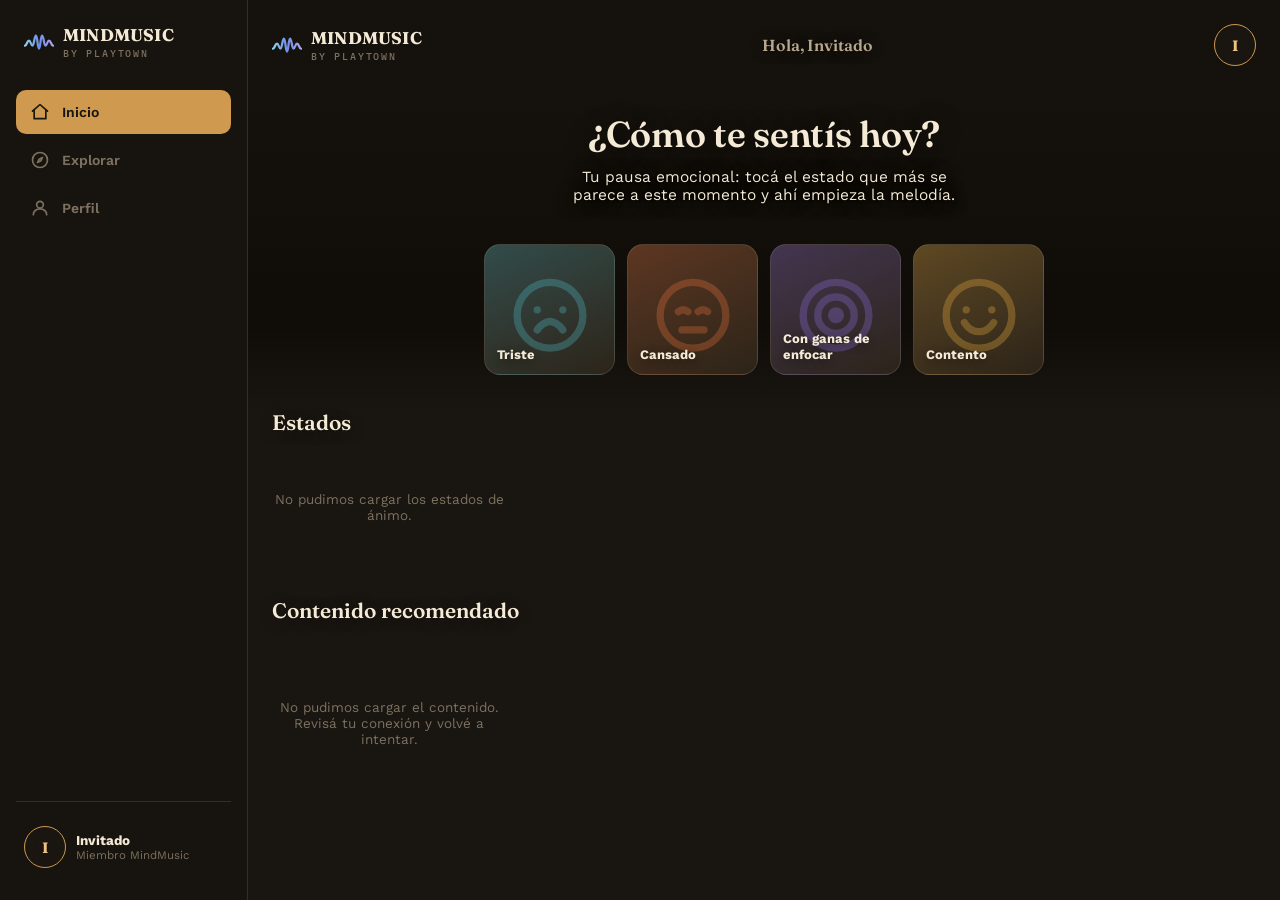
==== commit 2427f773: "Migrar contenido a WordPress, sumar 17 melodías y apagar el chequeo de ANI - El contenido (estados, " ====
--- a/index.html
+++ b/index.html
@@ -86,7 +86,7 @@
   </div>
 </nav>
 
-<script src="mock-data.js"></script>
+<script src="app-data.js"></script>
 <script src="app.js"></script>
 </body>
 </html>
--- a/styles.css
+++ b/styles.css
@@ -1334,3 +1334,111 @@
 @media (min-width: 720px) {
   .cat-grid { grid-template-columns: repeat(2, 1fr); }
 }
+
+/* ---------- gate de suscripción (ANI) ---------- */
+/* Pantalla bloqueante, no un modal más: mientras el ANI no esté validado no
+   hay app. Por eso vive arriba de todo (nav incluida) y no tiene botón de
+   cerrar. El contenido queda armado detrás del velo para que aparezca ya
+   listo apenas la API confirma. */
+
+.ani-gate {
+  position: fixed;
+  inset: 0;
+  z-index: 200;
+  display: flex;
+  align-items: center;
+  justify-content: center;
+  padding: 24px;
+  background: rgba(15,12,8,0.88);
+  backdrop-filter: blur(20px);
+  -webkit-backdrop-filter: blur(20px);
+}
+.ani-card {
+  width: 100%;
+  max-width: 380px;
+  background: var(--glass-strong);
+  border: 1px solid var(--glass-edge);
+  border-radius: var(--rl);
+  padding: 32px 24px 26px;
+  text-align: center;
+  box-shadow: 0 32px 80px rgba(0,0,0,0.5);
+  animation: aniGateIn 0.3s ease;
+}
+@keyframes aniGateIn {
+  from { opacity: 0; transform: translateY(12px); }
+  to { opacity: 1; transform: none; }
+}
+.ani-brand { width: 88px; height: auto; display: block; margin: 0 auto 20px; }
+.ani-title {
+  font-family: var(--font-display);
+  font-weight: 600;
+  font-size: 21px;
+  margin: 0 0 8px;
+}
+.ani-sub {
+  font-size: 13.5px;
+  color: var(--paper-dim);
+  line-height: 1.55;
+  margin: 0 0 24px;
+}
+.ani-label {
+  display: block;
+  text-align: left;
+  font-size: 11px;
+  font-weight: 700;
+  letter-spacing: 0.08em;
+  text-transform: uppercase;
+  color: var(--paper-faint);
+  margin-bottom: 8px;
+}
+.ani-input-wrap { display: flex; gap: 8px; }
+.ani-cc {
+  display: flex;
+  align-items: center;
+  padding: 0 13px;
+  border-radius: var(--rs);
+  background: var(--ink);
+  border: 1px solid var(--edge);
+  color: var(--paper-dim);
+  font-family: var(--font-mono);
+  font-size: 15px;
+  white-space: nowrap;
+}
+.ani-input {
+  flex: 1;
+  min-width: 0;
+  padding: 14px;
+  border-radius: var(--rs);
+  background: var(--ink);
+  border: 1px solid var(--edge);
+  color: var(--paper);
+  font-family: var(--font-mono);
+  font-size: 15px;
+  outline: none;
+}
+.ani-input:focus { border-color: var(--brass); }
+.ani-error {
+  min-height: 17px;
+  margin: 10px 0 12px;
+  text-align: left;
+  font-size: 12.5px;
+  line-height: 1.4;
+  color: var(--danger);
+}
+.ani-btn {
+  width: 100%;
+  padding: 14px;
+  border-radius: 999px;
+  background: var(--brass);
+  color: var(--ink);
+  font-weight: 700;
+  font-size: 14px;
+  letter-spacing: 0.04em;
+}
+.ani-btn:disabled { opacity: 0.55; cursor: default; }
+.ani-foot {
+  margin: 16px 0 0;
+  font-size: 11.5px;
+  line-height: 1.5;
+  color: var(--paper-faint);
+}
